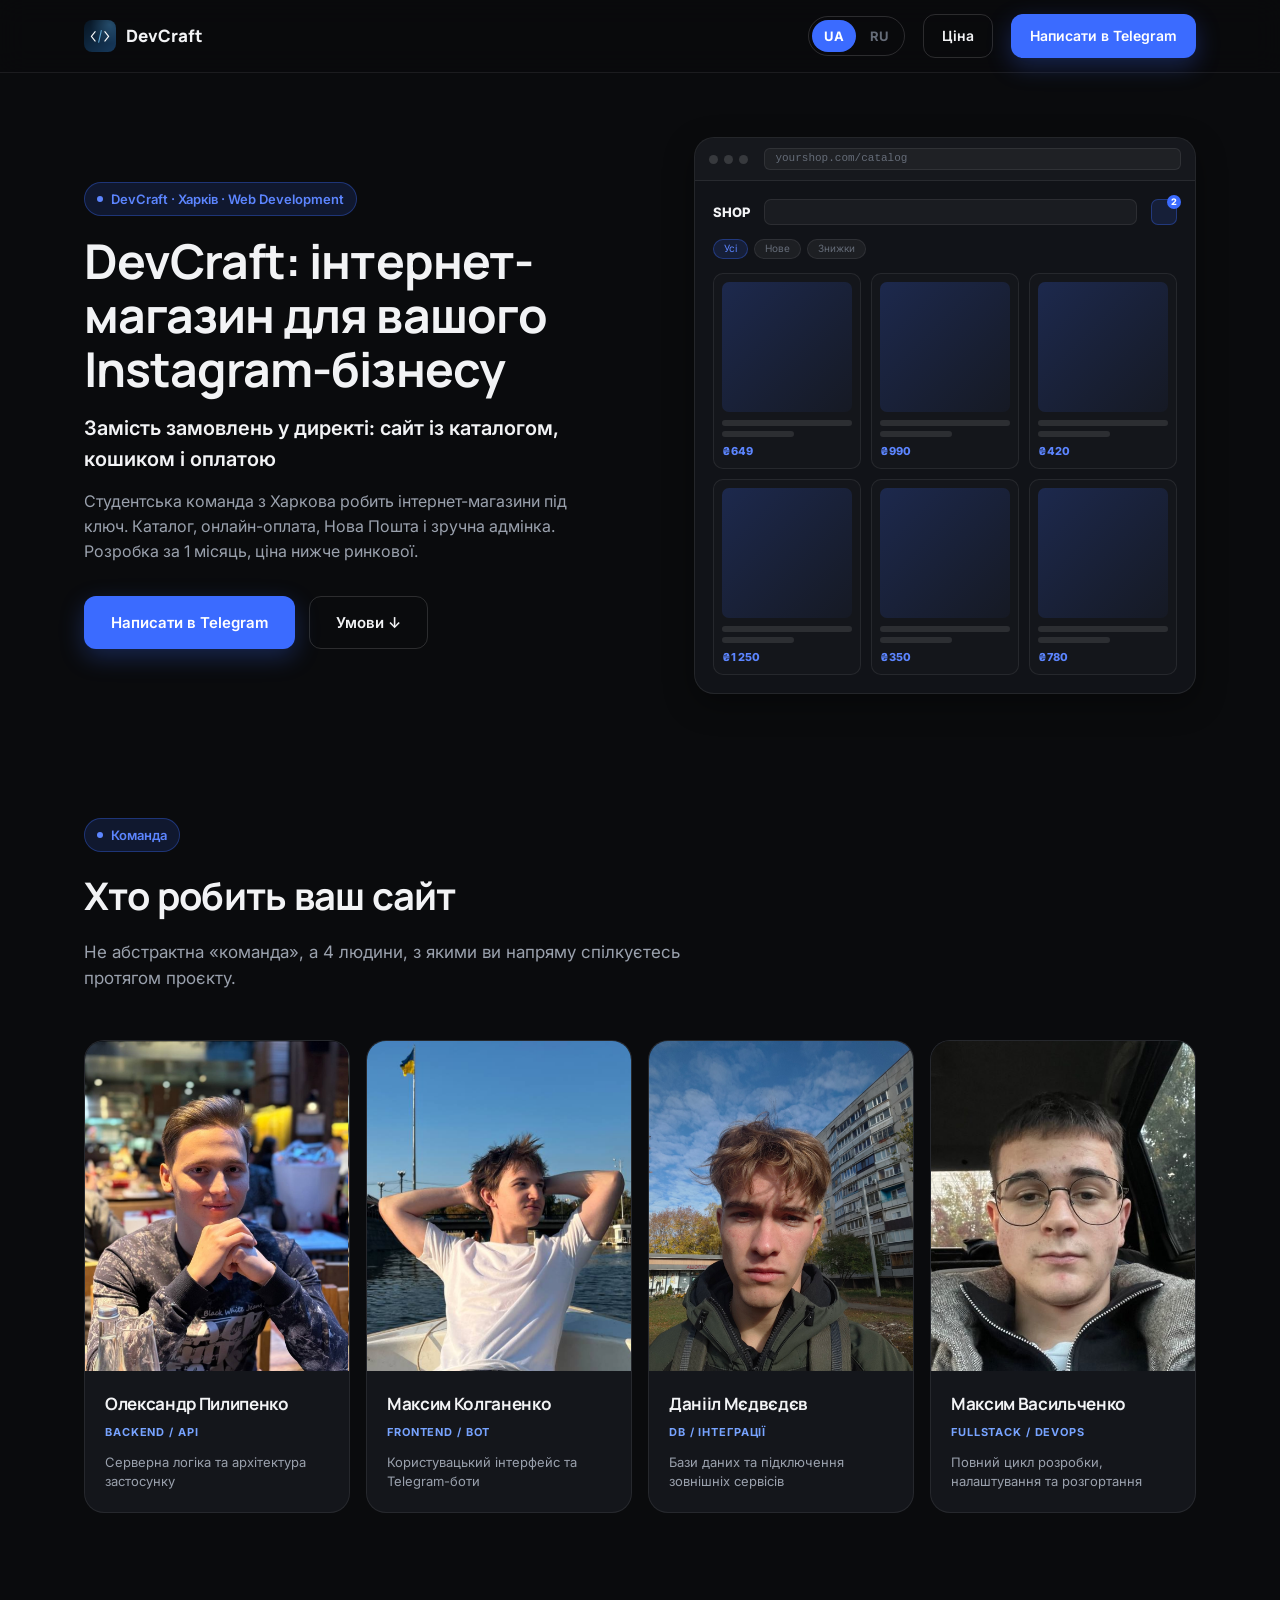
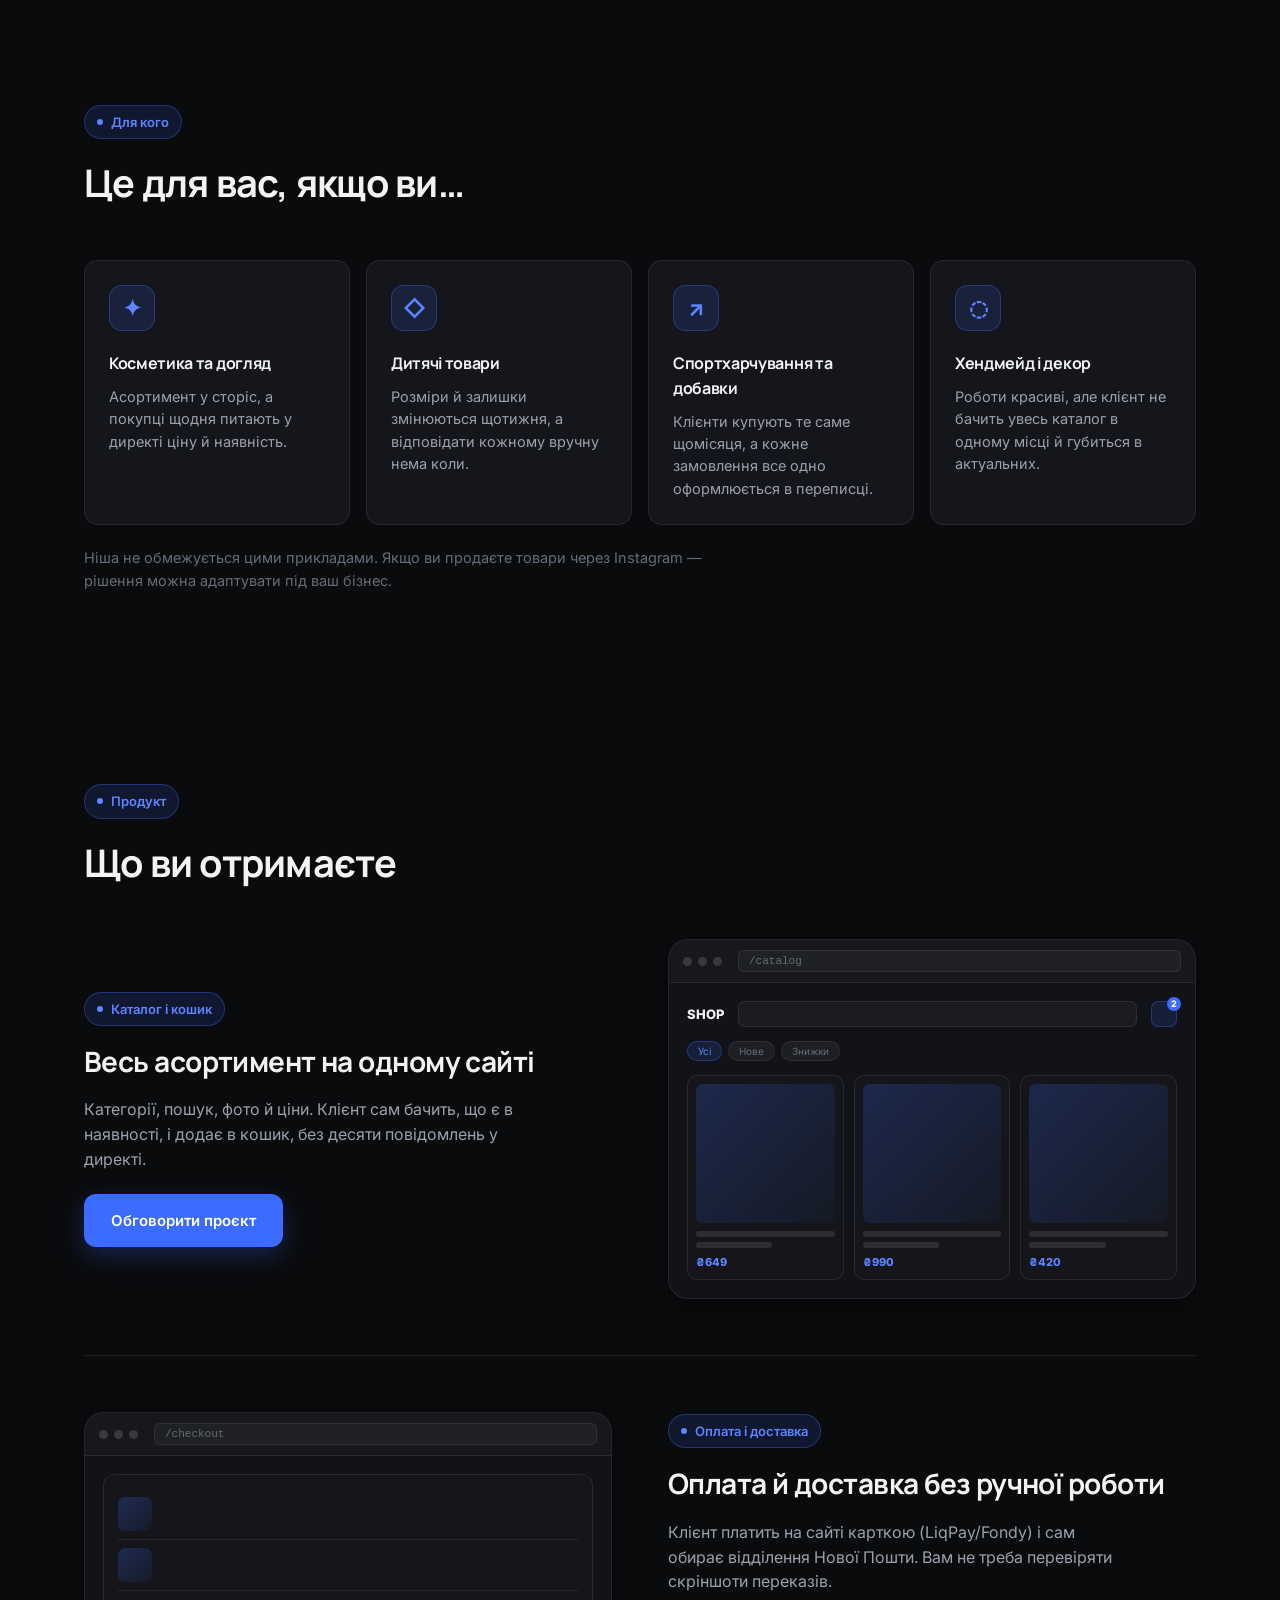
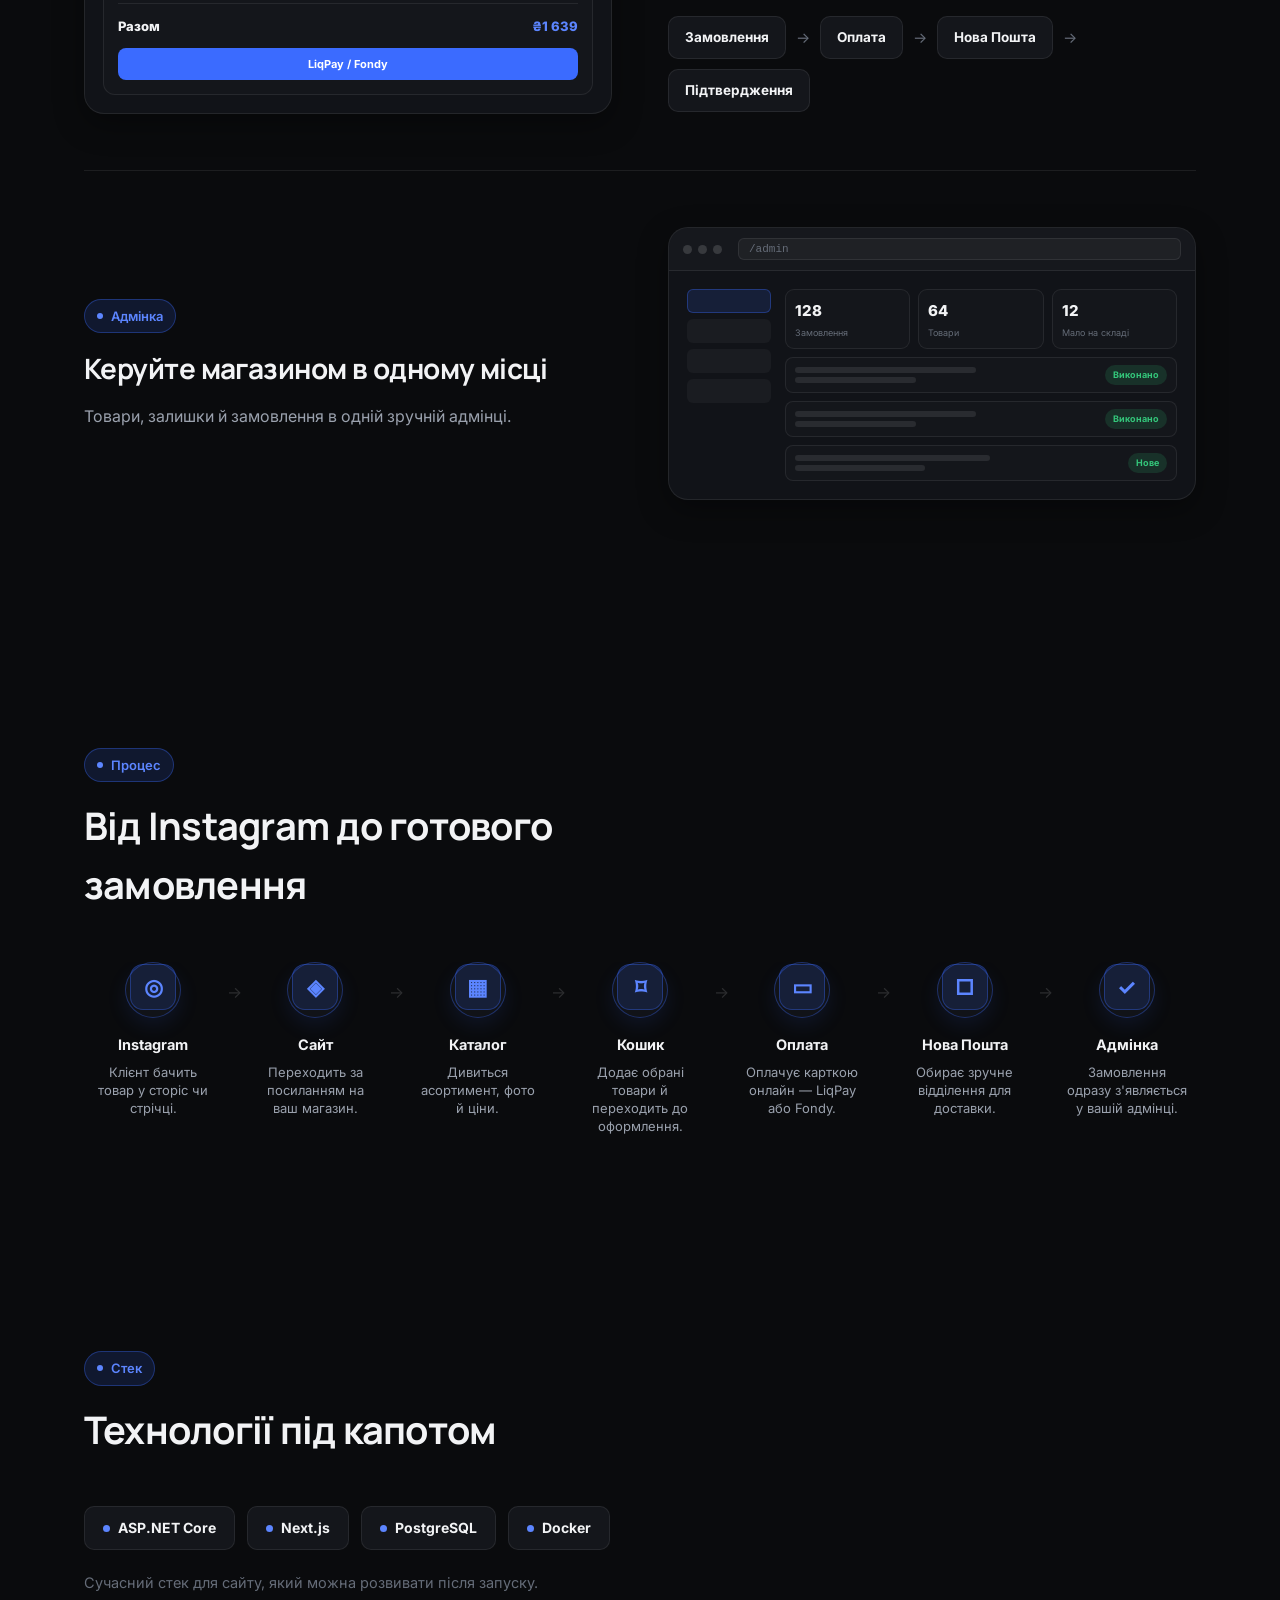
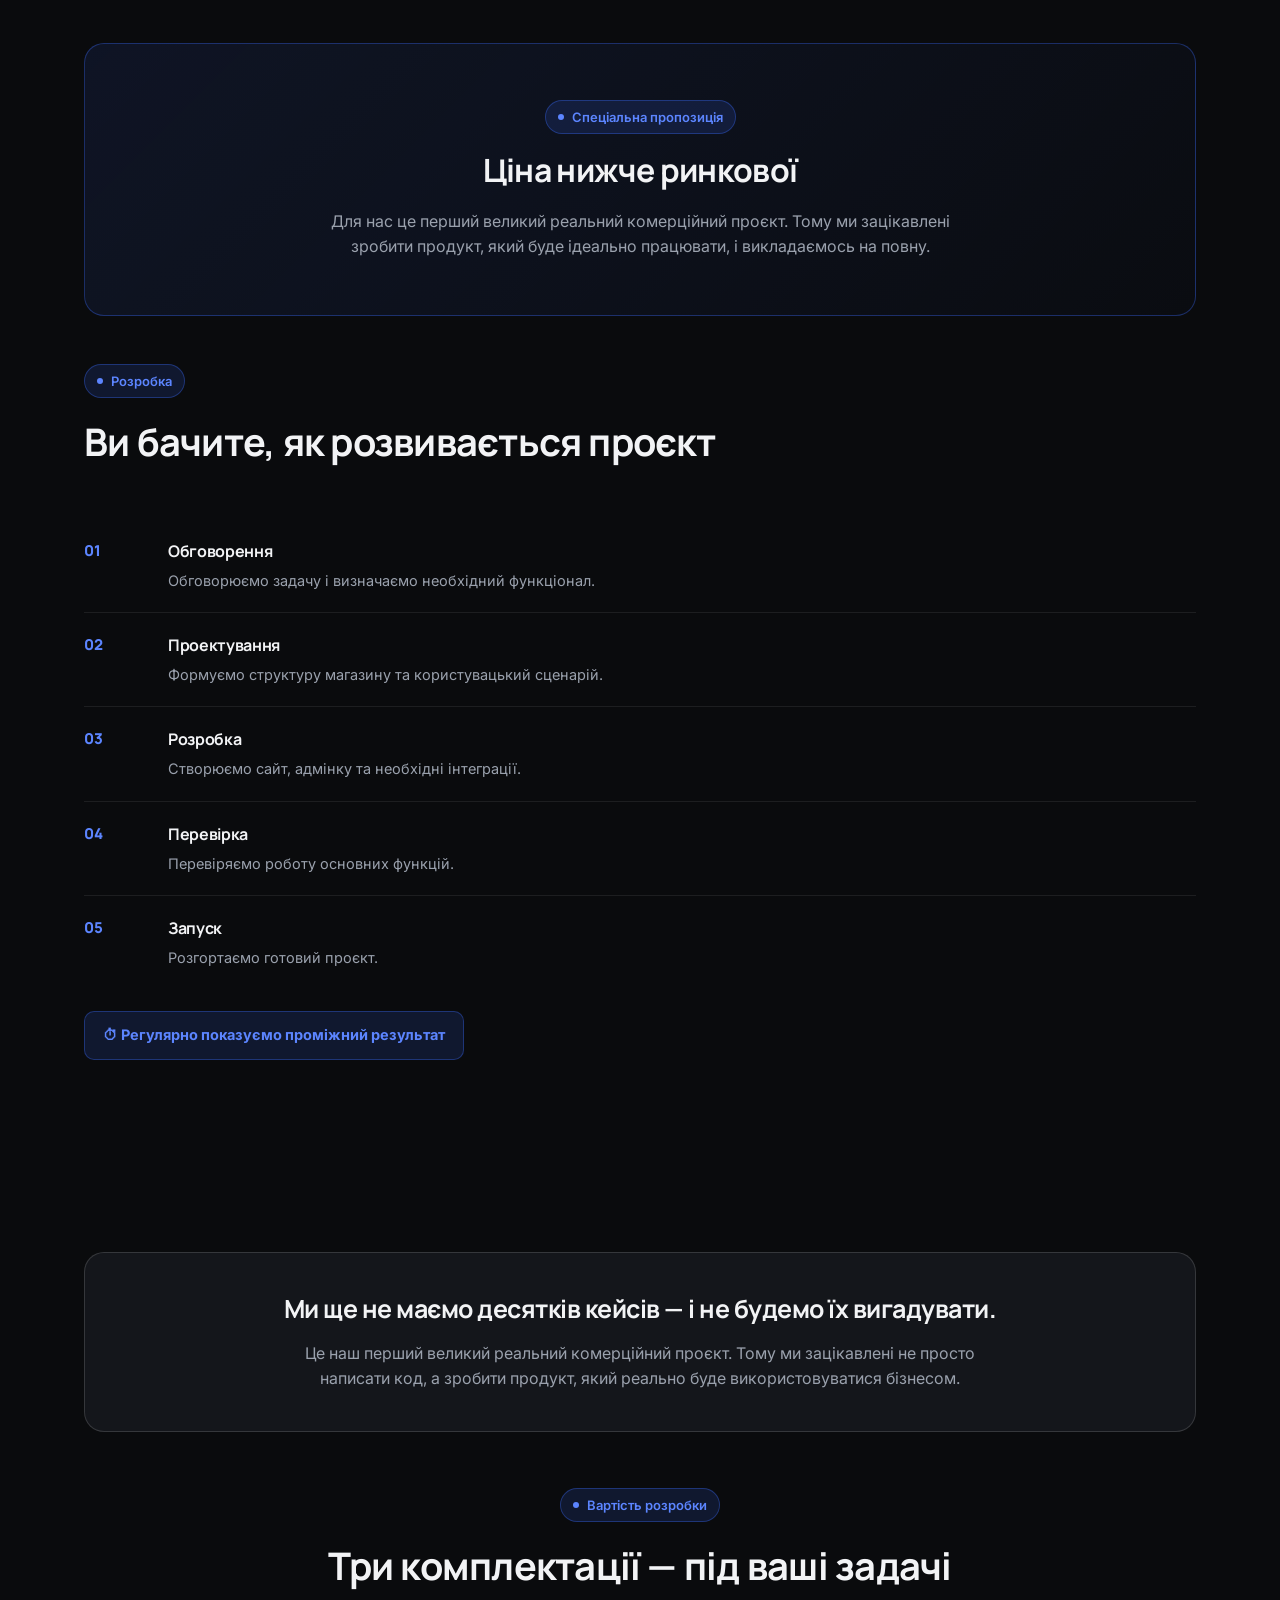
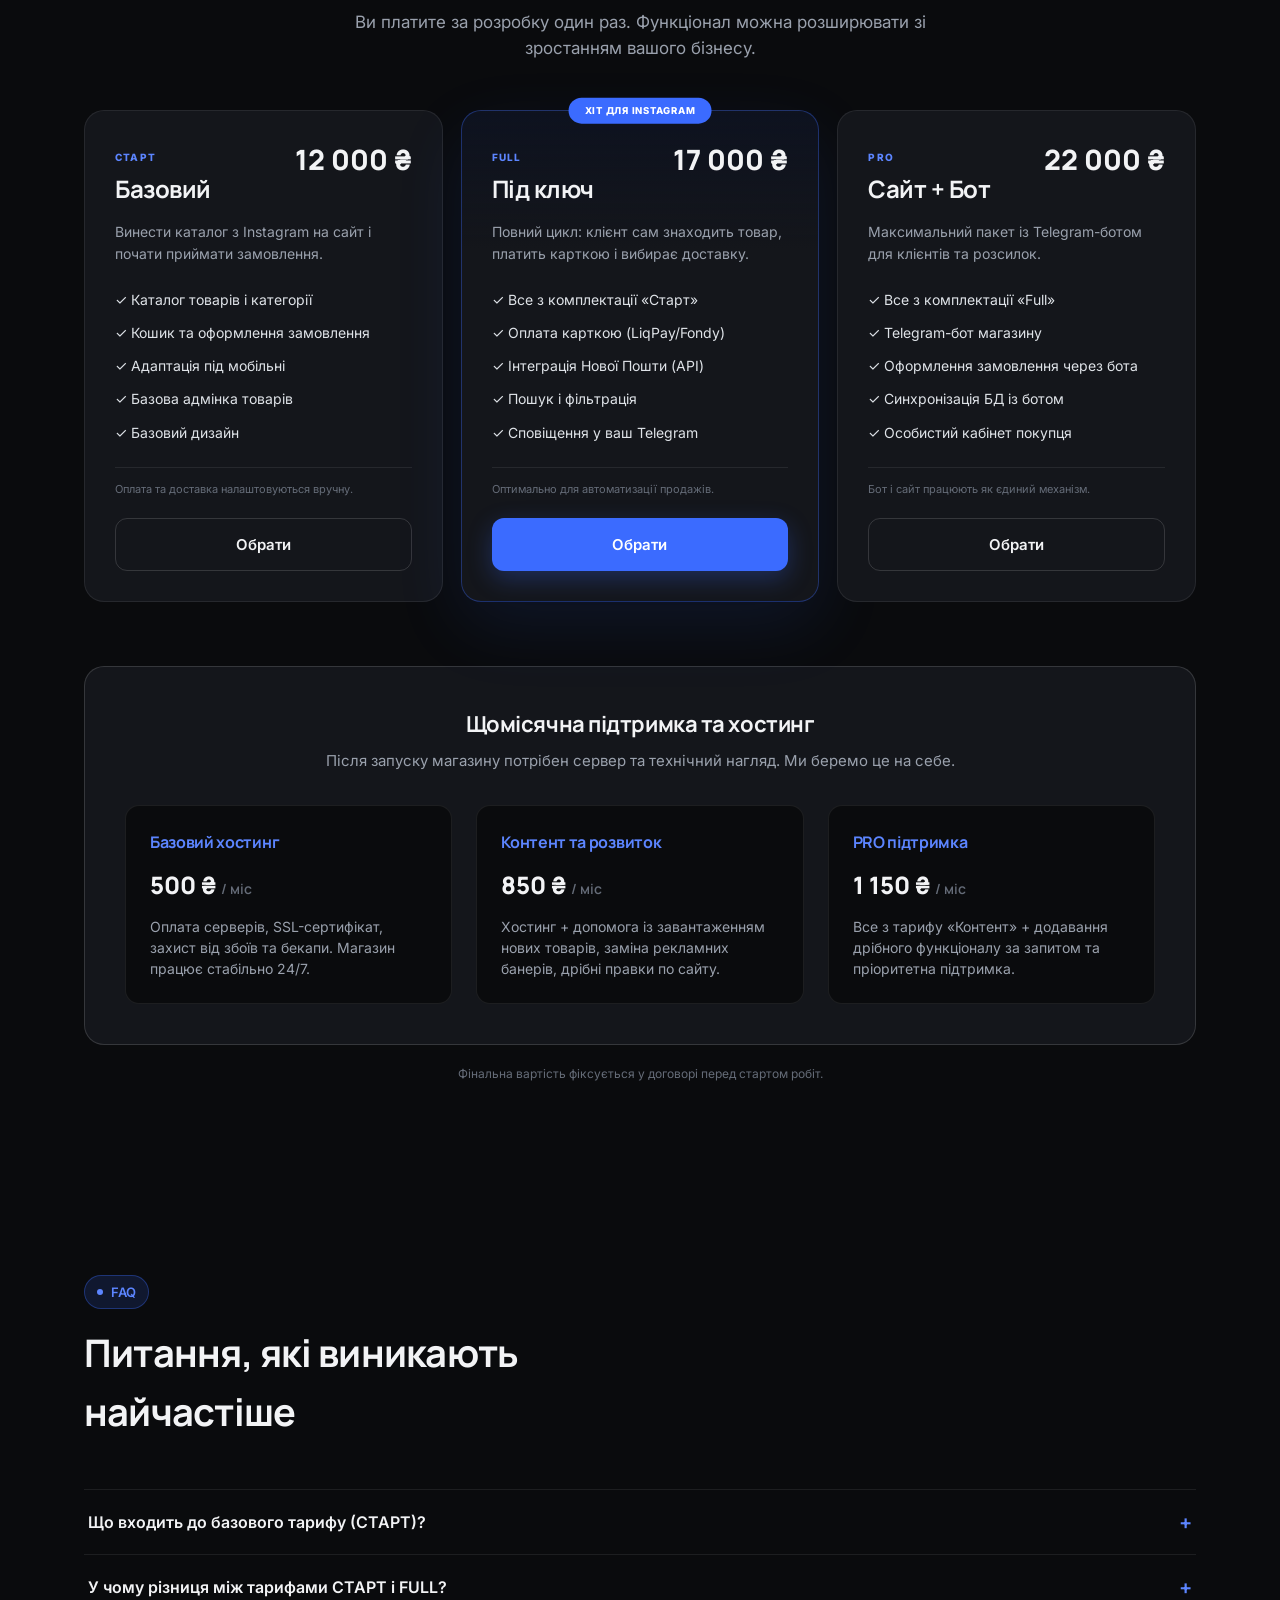
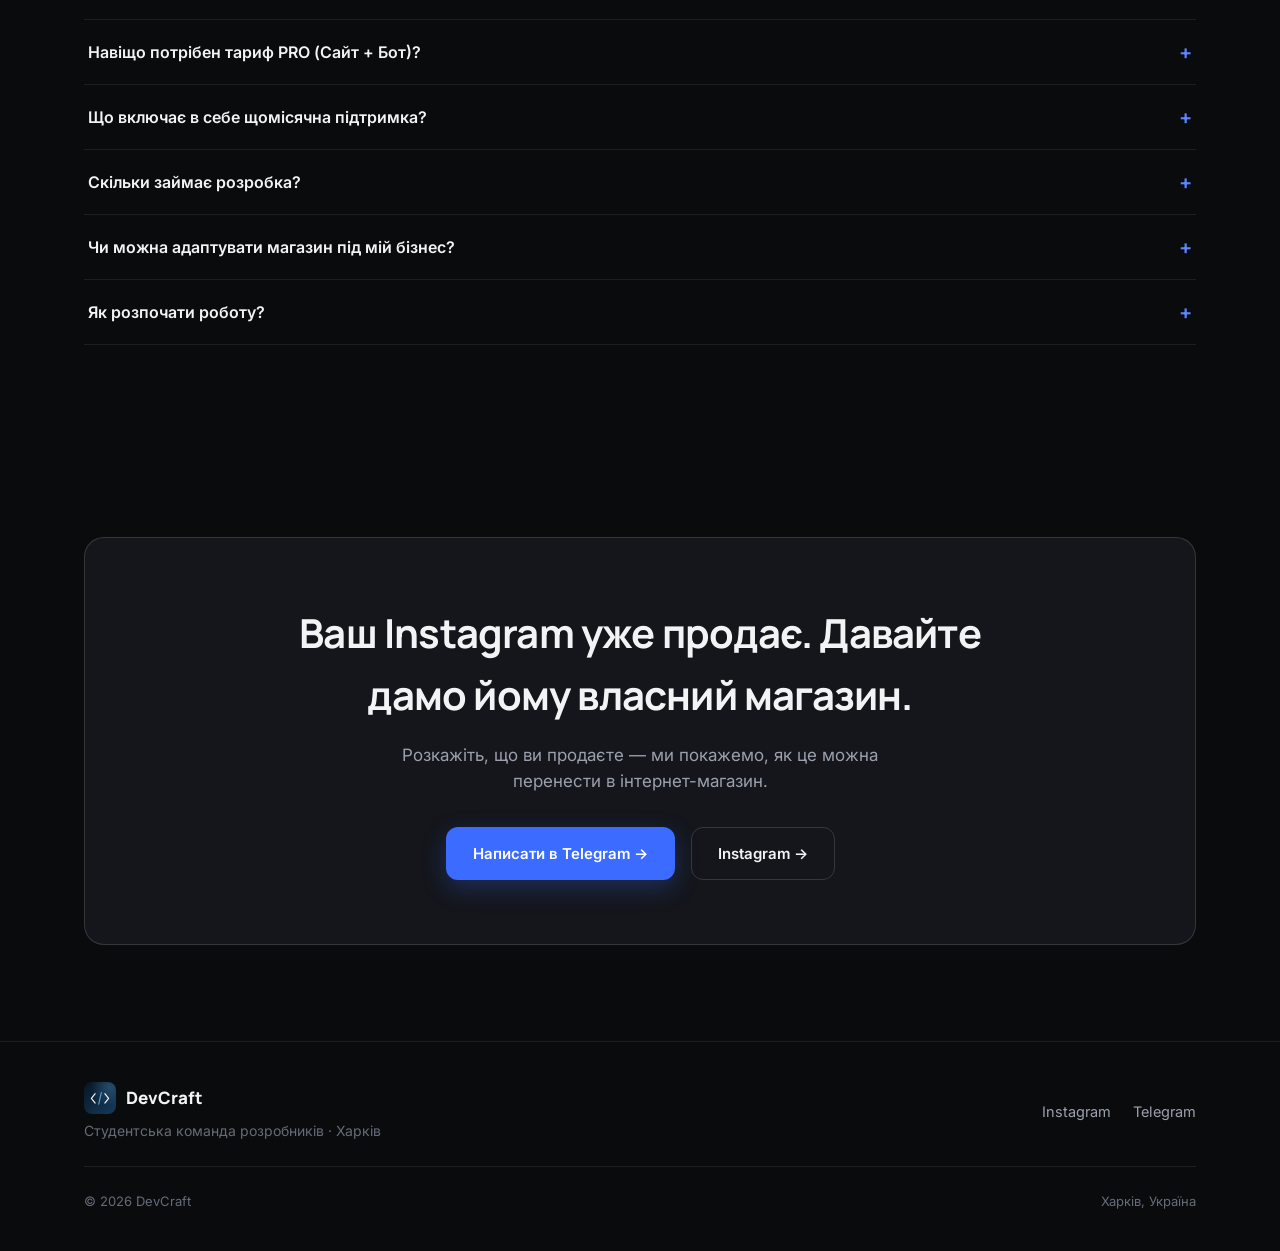
==== ua.html @ b4ba73b9 "Initial commit: DevCraft landing page" ====
<!DOCTYPE html>
<html lang="uk">
<head>
<meta charset="UTF-8">
<meta name="viewport" content="width=device-width, initial-scale=1">
<title>DevCraft — інтернет-магазин для вашого Instagram-бізнесу</title>
<meta name="description" content="Студентська команда з Харкова робить інтернет-магазини під ключ: каталог, оплата, Нова Пошта, адмінка. Розробка за 1 місяць.">
<link rel="icon" href="assets/logo.jpg">
<link rel="preconnect" href="https://fonts.googleapis.com">
<link rel="preconnect" href="https://fonts.gstatic.com" crossorigin>
<link href="https://fonts.googleapis.com/css2?family=Inter:wght@400;500;600;700;800&family=Manrope:wght@600;700;800&display=swap" rel="stylesheet">
<link rel="stylesheet" href="style.css">
</head>
<body>

<header class="site">
  <div class="wrap">
    <a href="#top" class="logo"><img src="assets/logo.jpg" alt="DevCraft" class="logo-img"> DevCraft</a>
    <div class="header-actions">
      <div class="lang-switch">
        <a href="ua.html" class="active">UA</a>
        <a href="ru.html" class="">RU</a>
      </div>
      <a href="#price" class="btn btn-ghost">Ціна</a>
      <a href="https://t.me/gryftd" target="_blank" rel="noopener" class="btn btn-primary">Написати в Telegram</a>
    </div>
  </div>
</header>

<main id="top">

  <!-- HERO -->
  <section class="hero">
    <div class="wrap hero-grid">
      <div>
        <span class="eyebrow"><span class="dot"></span>DevCraft · Харків · Web Development</span>
        <h1>DevCraft: інтернет-магазин для вашого Instagram-бізнесу</h1>
        <p class="sub">Замість замовлень у директі: сайт із каталогом, кошиком і оплатою</p>
        <p class="desc">Студентська команда з Харкова робить інтернет-магазини під ключ. Каталог, онлайн-оплата, Нова Пошта і зручна адмінка. Розробка за 1 місяць, ціна нижче ринкової.</p>
        <div class="hero-cta">
          <a href="https://t.me/gryftd" target="_blank" rel="noopener" class="btn btn-primary">Написати в Telegram</a>
          <a href="#price" class="btn btn-ghost">Умови ↓</a>
        </div>
      </div>
      <div class="reveal">
        <div class="mock-browser">
          <div class="mock-topbar">
            <span class="mock-dot"></span><span class="mock-dot"></span><span class="mock-dot"></span>
            <div class="mock-urlbar">yourshop.com/catalog</div>
          </div>
          <div class="mock-body">
            <div class="mock-shop-head">
              <div class="mock-shop-logo">SHOP</div>
              <div class="mock-search"></div>
              <div class="mock-cart-icon"></div>
            </div>
            <div class="mock-chips">
              <div class="mock-chip on">Усі</div>
              <div class="mock-chip">Нове</div>
              <div class="mock-chip">Знижки</div>
            </div>
            <div class="mock-grid">
              <div class="mock-product"><div class="thumb"></div><div class="line"></div><div class="line short"></div><div class="price">₴649</div></div>
              <div class="mock-product"><div class="thumb"></div><div class="line"></div><div class="line short"></div><div class="price">₴990</div></div>
              <div class="mock-product"><div class="thumb"></div><div class="line"></div><div class="line short"></div><div class="price">₴420</div></div>
              <div class="mock-product"><div class="thumb"></div><div class="line"></div><div class="line short"></div><div class="price">₴1 250</div></div>
              <div class="mock-product"><div class="thumb"></div><div class="line"></div><div class="line short"></div><div class="price">₴350</div></div>
              <div class="mock-product"><div class="thumb"></div><div class="line"></div><div class="line short"></div><div class="price">₴780</div></div>
            </div>
          </div>
        </div>
      </div>
    </div>
  </section>

  <section id="about" class="team-section">
  <div class="wrap">
    <div class="section-head reveal">
      <span class="eyebrow"><span class="dot"></span>Команда</span>
      <h2>Хто робить ваш сайт</h2>
      <p>Не абстрактна «команда», а 4 людини, з якими ви напряму спілкуєтесь протягом проєкту.</p>
    </div>
    <div class="team-grid">
      <article class="person-card reveal">
        <div class="person-photo">
          <img src="assets/sasha.jpg" alt="Олександр Пилипенко" onerror="this.style.display='none';this.nextElementSibling.style.display='grid'">
          <span class="photo-fallback">ОП</span>
        </div>
        <div class="person-info">
          <h3>Олександр Пилипенко</h3>
          <span class="person-role">Backend / API</span>
          <p>Серверна логіка та архітектура застосунку</p>
        </div>
      </article>

      <article class="person-card reveal">
        <div class="person-photo">
          <img src="assets/kolganenko.jpg" alt="Максим Колганенко" onerror="this.style.display='none';this.nextElementSibling.style.display='grid'">
          <span class="photo-fallback">МК</span>
        </div>
        <div class="person-info">
          <h3>Максим Колганенко</h3>
          <span class="person-role">Frontend / Bot</span>
          <p>Користувацький інтерфейс та Telegram-боти</p>
        </div>
      </article>

      <article class="person-card reveal">
        <div class="person-photo">
          <img src="assets/danil.jpg" alt="Данііл Мєдвєдєв" onerror="this.style.display='none';this.nextElementSibling.style.display='grid'">
          <span class="photo-fallback">ДМ</span>
        </div>
        <div class="person-info">
          <h3>Данііл Мєдвєдєв</h3>
          <span class="person-role">DB / Інтеграції</span>
          <p>Бази даних та підключення зовнішніх сервісів</p>
        </div>
      </article>

      <article class="person-card reveal">
        <div class="person-photo">
          <img src="assets/vasylchenko.jpg" alt="Максим Васильченко" onerror="this.style.display='none';this.nextElementSibling.style.display='grid'">
          <span class="photo-fallback">МВ</span>
        </div>
        <div class="person-info">
          <h3>Максим Васильченко</h3>
          <span class="person-role">Fullstack / DevOps</span>
          <p>Повний цикл розробки, налаштування та розгортання</p>
        </div>
      </article>
    </div>
  </div>
</section>

  <!-- WHO IT'S FOR -->
  <section id="fit">
    <div class="wrap">
      <div class="section-head reveal">
        <span class="eyebrow"><span class="dot"></span>Для кого</span>
        <h2>Це для вас, якщо ви…</h2>
      </div>
      <div class="fit-grid">
        <div class="fit-card reveal"><div class="ico"><span class="vector-icon">✦</span></div><h3>Косметика та догляд</h3><p>Асортимент у сторіс, а покупці щодня питають у директі ціну й наявність.</p></div>
        <div class="fit-card reveal"><div class="ico"><span class="vector-icon">◇</span></div><h3>Дитячі товари</h3><p>Розміри й залишки змінюються щотижня, а відповідати кожному вручну нема коли.</p></div>
        <div class="fit-card reveal"><div class="ico"><span class="vector-icon">↗</span></div><h3>Спортхарчування та добавки</h3><p>Клієнти купують те саме щомісяця, а кожне замовлення все одно оформлюється в переписці.</p></div>
        <div class="fit-card reveal"><div class="ico"><span class="vector-icon">◌</span></div><h3>Хендмейд і декор</h3><p>Роботи красиві, але клієнт не бачить увесь каталог в одному місці й губиться в актуальних.</p></div>
      </div>
      <p class="fit-note reveal">Ніша не обмежується цими прикладами. Якщо ви продаєте товари через Instagram — рішення можна адаптувати під ваш бізнес.</p>
    </div>
  </section>

  <!-- WHAT CLIENT GETS -->
  <section id="offer">
    <div class="wrap">
      <div class="section-head reveal">
        <span class="eyebrow"><span class="dot"></span>Продукт</span>
        <h2>Що ви отримаєте</h2>
      </div>

      <div class="showcase reveal">
        <div class="showcase-text">
          <span class="eyebrow"><span class="dot"></span>Каталог і кошик</span>
          <h3>Весь асортимент на одному сайті</h3>
          <p>Категорії, пошук, фото й ціни. Клієнт сам бачить, що є в наявності, і додає в кошик, без десяти повідомлень у директі.</p>
          <a href="https://t.me/gryftd" target="_blank" rel="noopener" class="btn btn-primary">Обговорити проєкт</a>
        </div>
        <div class="showcase-visual">
          <div class="mock-browser">
            <div class="mock-topbar"><span class="mock-dot"></span><span class="mock-dot"></span><span class="mock-dot"></span><div class="mock-urlbar">/catalog</div></div>
            <div class="mock-body">
              <div class="mock-shop-head"><div class="mock-shop-logo">SHOP</div><div class="mock-search"></div><div class="mock-cart-icon"></div></div>
              <div class="mock-chips"><div class="mock-chip on">Усі</div><div class="mock-chip">Нове</div><div class="mock-chip">Знижки</div></div>
              <div class="mock-grid">
                <div class="mock-product"><div class="thumb"></div><div class="line"></div><div class="line short"></div><div class="price">₴649</div></div>
                <div class="mock-product"><div class="thumb"></div><div class="line"></div><div class="line short"></div><div class="price">₴990</div></div>
                <div class="mock-product"><div class="thumb"></div><div class="line"></div><div class="line short"></div><div class="price">₴420</div></div>
              </div>
            </div>
          </div>
        </div>
      </div>

      <div class="showcase reverse reveal">
        <div class="showcase-text">
          <span class="eyebrow"><span class="dot"></span>Оплата і доставка</span>
          <h3>Оплата й доставка без ручної роботи</h3>
          <p>Клієнт платить на сайті карткою (LiqPay/Fondy) і сам обирає відділення Нової Пошти. Вам не треба перевіряти скріншоти переказів.</p>
          <div class="chain" style="margin-top:22px;">
            <div class="chain-step">Замовлення</div><span class="chain-arrow">→</span>
            <div class="chain-step">Оплата</div><span class="chain-arrow">→</span>
            <div class="chain-step">Нова Пошта</div><span class="chain-arrow">→</span>
            <div class="chain-step">Підтвердження</div>
          </div>
        </div>
        <div class="showcase-visual">
          <div class="mock-browser">
            <div class="mock-topbar"><span class="mock-dot"></span><span class="mock-dot"></span><span class="mock-dot"></span><div class="mock-urlbar">/checkout</div></div>
            <div class="mock-body">
              <div class="mock-cart-panel">
                <div class="mock-cart-row"><div class="thumb"></div><div class="lines"><div class="line"></div><div class="line short"></div></div></div>
                <div class="mock-cart-row"><div class="thumb"></div><div class="lines"><div class="line"></div><div class="line short"></div></div></div>
                <div class="mock-cart-total"><span>Разом</span><span>₴1 639</span></div>
                <div class="mock-btn-full">LiqPay / Fondy</div>
              </div>
            </div>
          </div>
        </div>
      </div>

      <div class="showcase reveal">
        <div class="showcase-text">
          <span class="eyebrow"><span class="dot"></span>Адмінка</span>
          <h3>Керуйте магазином в одному місці</h3>
          <p>Товари, залишки й замовлення в одній зручній адмінці.</p>
        </div>
        <div class="showcase-visual">
          <div class="mock-browser">
            <div class="mock-topbar"><span class="mock-dot"></span><span class="mock-dot"></span><span class="mock-dot"></span><div class="mock-urlbar">/admin</div></div>
            <div class="mock-body">
              <div class="mock-admin">
                <div class="mock-admin-side">
                  <div class="mock-admin-item on"></div>
                  <div class="mock-admin-item"></div>
                  <div class="mock-admin-item"></div>
                  <div class="mock-admin-item"></div>
                </div>
                <div class="mock-admin-main">
                  <div class="mock-stat-row">
                    <div class="mock-stat"><div class="num">128</div><div class="lbl">Замовлення</div></div>
                    <div class="mock-stat"><div class="num">64</div><div class="lbl">Товари</div></div>
                    <div class="mock-stat"><div class="num">12</div><div class="lbl">Мало на складі</div></div>
                  </div>
                  <div class="mock-table-row"><div class="lines"><div class="mock-line-generic w60"></div><div class="mock-line-generic w40"></div></div><div class="mock-status">Виконано</div></div>
                  <div class="mock-table-row"><div class="lines"><div class="mock-line-generic w60"></div><div class="mock-line-generic w40"></div></div><div class="mock-status">Виконано</div></div>
                  <div class="mock-table-row"><div class="lines"><div class="mock-line-generic w60"></div><div class="mock-line-generic w40"></div></div><div class="mock-status">Нове</div></div>
                </div>
              </div>
            </div>
          </div>
        </div>
      </div>
    </div>
  </section>

  <!-- HOW IT WORKS -->
  <section id="how">
    <div class="wrap">
      <div class="section-head reveal">
        <span class="eyebrow"><span class="dot"></span>Процес</span>
        <h2>Від Instagram до готового замовлення</h2>
      </div>
      <div class="flow reveal">
        <div class="flow-step"><div class="circle"><span class="vector-icon">◎</span></div><div class="lbl">Instagram</div><div class="desc">Клієнт бачить товар у сторіс чи стрічці.</div></div>
        <div class="flow-connector">→</div>
        <div class="flow-step"><div class="circle"><span class="vector-icon">◈</span></div><div class="lbl">Сайт</div><div class="desc">Переходить за посиланням на ваш магазин.</div></div>
        <div class="flow-connector">→</div>
        <div class="flow-step"><div class="circle"><span class="vector-icon">▦</span></div><div class="lbl">Каталог</div><div class="desc">Дивиться асортимент, фото й ціни.</div></div>
        <div class="flow-connector">→</div>
        <div class="flow-step"><div class="circle"><span class="vector-icon">⌑</span></div><div class="lbl">Кошик</div><div class="desc">Додає обрані товари й переходить до оформлення.</div></div>
        <div class="flow-connector">→</div>
        <div class="flow-step"><div class="circle"><span class="vector-icon">▭</span></div><div class="lbl">Оплата</div><div class="desc">Оплачує карткою онлайн — LiqPay або Fondy.</div></div>
        <div class="flow-connector">→</div>
        <div class="flow-step"><div class="circle"><span class="vector-icon">□</span></div><div class="lbl">Нова Пошта</div><div class="desc">Обирає зручне відділення для доставки.</div></div>
        <div class="flow-connector">→</div>
        <div class="flow-step"><div class="circle"><span class="vector-icon">✓</span></div><div class="lbl">Адмінка</div><div class="desc">Замовлення одразу з'являється у вашій адмінці.</div></div>
      </div>
    </div>
  </section>

  <!-- TECH -->
  <section id="tech">
    <div class="wrap">
      <div class="section-head reveal">
        <span class="eyebrow"><span class="dot"></span>Стек</span>
        <h2>Технології під капотом</h2>
      </div>
      <div class="tech-chips reveal">
        <div class="tech-chip"><span class="dot"></span>ASP.NET Core</div>
        <div class="tech-chip"><span class="dot"></span>Next.js</div>
        <div class="tech-chip"><span class="dot"></span>PostgreSQL</div>
        <div class="tech-chip"><span class="dot"></span>Docker</div>
      </div>
      <p class="tech-note reveal">Сучасний стек для сайту, який можна розвивати після запуску.</p>
    </div>
  </section>

  <!-- PILOT -->
  <section id="pilot">
    <div class="wrap">
      <div class="pilot-block reveal">
        <span class="eyebrow"><span class="dot"></span>Спеціальна пропозиція</span>
        <h2>Ціна нижче ринкової</h2>
        <p>Для нас це перший великий реальний комерційний проєкт. Тому ми зацікавлені зробити продукт, який буде ідеально працювати, і викладаємось на повну.</p>
      </div>
    </div>
  </section>

  <!-- PROCESS TIMELINE -->
  <section id="process">
    <div class="wrap">
      <div class="section-head reveal">
        <span class="eyebrow"><span class="dot"></span>Розробка</span>
        <h2>Ви бачите, як розвивається проєкт</h2>
      </div>
      <div class="timeline reveal">
        <div class="tl-item"><div class="tl-num">01</div><div><h4>Обговорення</h4><p>Обговорюємо задачу і визначаємо необхідний функціонал.</p></div></div>
        <div class="tl-item"><div class="tl-num">02</div><div><h4>Проектування</h4><p>Формуємо структуру магазину та користувацький сценарій.</p></div></div>
        <div class="tl-item"><div class="tl-num">03</div><div><h4>Розробка</h4><p>Створюємо сайт, адмінку та необхідні інтеграції.</p></div></div>
        <div class="tl-item"><div class="tl-num">04</div><div><h4>Перевірка</h4><p>Перевіряємо роботу основних функцій.</p></div></div>
        <div class="tl-item"><div class="tl-num">05</div><div><h4>Запуск</h4><p>Розгортаємо готовий проєкт.</p></div></div>
      </div>
      <div class="tl-highlight reveal">⏱ Регулярно показуємо проміжний результат</div>
    </div>
  </section>

  <!-- HONEST PROMISE -->
  <section id="honest">
    <div class="wrap">
      <div class="honest-card reveal">
        <h3>Ми ще не маємо десятків кейсів — і не будемо їх вигадувати.</h3>
        <p>Це наш перший великий реальний комерційний проєкт. Тому ми зацікавлені не просто написати код, а зробити продукт, який реально буде використовуватися бізнесом.</p>
      </div>
    </div>
  </section>

  <section id="price" class="pricing-section">
    <div class="wrap">
      <div class="section-head reveal center">
        <span class="eyebrow"><span class="dot"></span>Вартість розробки</span>
        <h2>Три комплектації — під ваші задачі</h2>
        <p>Ви платите за розробку один раз. Функціонал можна розширювати зі зростанням вашого бізнесу.</p>
      </div>
      
      <div class="packages">
        <!-- Тариф 1: Разработка -->
        <article class="package reveal">
          <div class="package-head"><div><span class="package-label">СТАРТ</span><h3>Базовий</h3></div><strong>12 000 ₴</strong></div>
          <p class="package-desc">Винести каталог з Instagram на сайт і почати приймати замовлення.</p>
          <ul>
            <li>✓ Каталог товарів і категорії</li>
            <li>✓ Кошик та оформлення замовлення</li>
            <li>✓ Адаптація під мобільні</li>
            <li>✓ Базова адмінка товарів</li>
            <li>✓ Базовий дизайн</li>
          </ul>
          <div class="package-note">Оплата та доставка налаштовуються вручну.</div>
          <a href="https://t.me/gryftd" target="_blank" rel="noopener" class="btn btn-ghost btn-block">Обрати</a>
        </article>
  
        <!-- Тариф 2: Разработка -->
        <article class="package featured reveal">
          <div class="popular">ХІТ ДЛЯ INSTAGRAM</div>
          <div class="package-head"><div><span class="package-label">FULL</span><h3>Під ключ</h3></div><strong>17 000 ₴</strong></div>
          <p class="package-desc">Повний цикл: клієнт сам знаходить товар, платить карткою і вибирає доставку.</p>
          <ul>
            <li>✓ Все з комплектації «Старт»</li>
            <li>✓ Оплата карткою (LiqPay/Fondy)</li>
            <li>✓ Інтеграція Нової Пошти (API)</li>
            <li>✓ Пошук і фільтрація</li>
            <li>✓ Сповіщення у ваш Telegram</li>
          </ul>
          <div class="package-note">Оптимально для автоматизації продажів.</div>
          <a href="https://t.me/gryftd" target="_blank" rel="noopener" class="btn btn-primary btn-block">Обрати</a>
        </article>
  
        <!-- Тариф 3: Разработка -->
        <article class="package reveal">
          <div class="package-head"><div><span class="package-label">PRO</span><h3>Сайт + Бот</h3></div><strong>22 000 ₴</strong></div>
          <p class="package-desc">Максимальний пакет із Telegram-ботом для клієнтів та розсилок.</p>
          <ul>
            <li>✓ Все з комплектації «Full»</li>
            <li>✓ Telegram-бот магазину</li>
            <li>✓ Оформлення замовлення через бота</li>
            <li>✓ Синхронізація БД із ботом</li>
            <li>✓ Особистий кабінет покупця</li>
          </ul>
          <div class="package-note">Бот і сайт працюють як єдиний механізм.</div>
          <a href="https://t.me/gryftd" target="_blank" rel="noopener" class="btn btn-ghost btn-block">Обрати</a>
        </article>
      </div>
  
      <!-- Блок ежемесячного обслуживания (теперь 3 тарифа) -->
      <div class="monthly-retainer reveal">
        <div class="monthly-head">
          <h3>Щомісячна підтримка та хостинг</h3>
          <p>Після запуску магазину потрібен сервер та технічний нагляд. Ми беремо це на себе.</p>
        </div>
        <div class="monthly-grid">
          <div class="monthly-card">
            <h4>Базовий хостинг</h4>
            <div class="monthly-price">500 ₴ <span>/ міс</span></div>
            <p>Оплата серверів, SSL-сертифікат, захист від збоїв та бекапи. Магазин працює стабільно 24/7.</p>
          </div>
          <div class="monthly-card">
            <h4>Контент та розвиток</h4>
            <div class="monthly-price">850 ₴ <span>/ міс</span></div>
            <p>Хостинг + допомога із завантаженням нових товарів, заміна рекламних банерів, дрібні правки по сайту.</p>
          </div>
          <div class="monthly-card">
            <h4>PRO підтримка</h4>
            <div class="monthly-price">1 150 ₴ <span>/ міс</span></div>
            <p>Все з тарифу «Контент» + додавання дрібного функціоналу за запитом та пріоритетна підтримка.</p>
          </div>
        </div>
      </div>
  
      <div class="price-foot reveal">Фінальна вартість фіксується у договорі перед стартом робіт.</div>
    </div>
  </section>

  <!-- FAQ с подробным описанием услуг -->
  <section id="faq">
    <div class="wrap">
      <div class="section-head reveal">
        <span class="eyebrow"><span class="dot"></span>FAQ</span>
        <h2>Питання, які виникають найчастіше</h2>
      </div>
      <div class="reveal">
        <div class="faq-item">
          <button class="faq-q"><span>Що входить до базового тарифу (СТАРТ)?</span><span class="plus">+</span></button>
          <div class="faq-a"><div class="faq-a-inner">Це стартовий варіант за 12 000 грн. Ви отримуєте повноцінний сайт: каталог товарів, кошик, адаптивний дизайн для смартфонів та зручну адмін-панель. Оплата та розрахунок вартості доставки здійснюються вручну (клієнт переказує гроші на картку).</div></div>
        </div>
        <div class="faq-item">
          <button class="faq-q"><span>У чому різниця між тарифами СТАРТ і FULL?</span><span class="plus">+</span></button>
          <div class="faq-a"><div class="faq-a-inner">Тариф FULL (17 000 грн) повністю автоматизує ваші продажі. До нього включена онлайн-оплата карткою (LiqPay, Fondy) та автоматична інтеграція Нової Пошти (вибір відділення, розрахунок). Вам залишиться лише спакувати товар та відправити його, отримавши сповіщення у Telegram.</div></div>
        </div>
        <div class="faq-item">
          <button class="faq-q"><span>Навіщо потрібен тариф PRO (Сайт + Бот)?</span><span class="plus">+</span></button>
          <div class="faq-a"><div class="faq-a-inner">У тарифі PRO (22 000 грн) ви отримуєте не лише сайт, а й повноцінного Telegram-бота. Сайт і бот працюють як єдиний механізм зі спільною базою товарів і замовлень. Клієнти зможуть купувати ваші товари прямо у месенджері.</div></div>
        </div>
        <div class="faq-item">
          <button class="faq-q"><span>Що включає в себе щомісячна підтримка?</span><span class="plus">+</span></button>
          <div class="faq-a"><div class="faq-a-inner">Сайту потрібно десь працювати. Базовий тариф підтримки (500 грн/міс) включає оренду потужного сервера, захист від збоїв та бекапи. У тарифах за 850 і 1150 грн ми додатково допомагаємо вам наповнювати сайт, змінювати банери та вносити доопрацювання.</div></div>
        </div>
        <div class="faq-item">
          <button class="faq-q"><span>Скільки займає розробка?</span><span class="plus">+</span></button>
          <div class="faq-a"><div class="faq-a-inner">Ми запускаємо готовий інтернет-магазин орієнтовно за 1 місяць. Термін може трохи змінюватися залежно від швидкості погодження дизайну.</div></div>
        </div>
        <div class="faq-item">
          <button class="faq-q"><span>Чи можна адаптувати магазин під мій бізнес?</span><span class="plus">+</span></button>
          <div class="faq-a"><div class="faq-a-inner">Так. Каталог, категорії, логіка кошика та зовнішній вигляд повністю адаптуються під вашу нішу — будь то косметика, одяг чи хендмейд.</div></div>
        </div>
        <div class="faq-item">
          <button class="faq-q"><span>Як розпочати роботу?</span><span class="plus">+</span></button>
          <div class="faq-a"><div class="faq-a-inner">Напишіть нам у Telegram. Розкажіть, що ви продаєте і як зараз приймаєте замовлення. Ми проаналізуємо ваш бізнес і підберемо оптимальний формат магазину.</div></div>
        </div>
      </div>
    </div>
  </section>

  <!-- FINAL CTA -->
  <section id="contact">
    <div class="wrap">
      <div class="final-cta reveal">
        <h2>Ваш Instagram уже продає. Давайте дамо йому власний магазин.</h2>
        <p>Розкажіть, що ви продаєте — ми покажемо, як це можна перенести в інтернет-магазин.</p>
        <div class="cta-actions">
          <a href="https://t.me/gryftd" target="_blank" rel="noopener" class="btn btn-primary">Написати в Telegram →</a>
          <a href="https://www.instagram.com/medve._dev/?hl=uk" target="_blank" rel="noopener" class="btn btn-ghost">Instagram →</a>
        </div>
      </div>
    </div>
  </section>

</main>

<footer class="site">
  <div class="wrap">
    <div class="footer-grid">
      <div>
        <div class="logo"><img src="assets/logo.jpg" alt="DevCraft" class="logo-img"> DevCraft</div>
        <div class="footer-tag">Студентська команда розробників · Харків</div>
      </div>
      <div class="footer-links">
        <a href="https://www.instagram.com/medve._dev/?hl=uk" target="_blank" rel="noopener">Instagram</a>
        <a href="https://t.me/gryftd" target="_blank" rel="noopener">Telegram</a>
      </div>
    </div>
    <div class="footer-bottom">
      <span>© 2026 DevCraft</span>
      <span>Харків, Україна</span>
    </div>
  </div>
</footer>

<div class="mobile-sticky">
  <a href="https://t.me/gryftd" target="_blank" rel="noopener" class="btn btn-primary btn-block">Написати в Telegram</a>
</div>

<script src="script.js"></script>
</body>
</html>
---- style.css ----
/* ============================================================
   DevCraft — shared stylesheet
   Dark, technical, blue-accent. Inter (body) + Manrope (display).
   ============================================================ */

:root{
  --bg: #0a0b0d;
  --bg-raised: #111318;
  --card: #14161b;
  --card-hover: #181b21;
  --border: rgba(255,255,255,0.08);
  --border-strong: rgba(255,255,255,0.14);
  --text: #f2f3f5;
  --text-dim: #9aa1ad;
  --text-faint: #656c78;
  --accent: #3b6bff;
  --accent-bright: #5c85ff;
  --accent-dim: rgba(59,107,255,0.14);
  --accent-line: rgba(59,107,255,0.35);
  --green: #34c77b;
  --radius-sm: 10px;
  --radius-md: 14px;
  --radius-lg: 20px;
  --maxw: 1160px;
  --shadow: 0 10px 30px rgba(0,0,0,0.35);
}

*{ box-sizing: border-box; }
html{ scroll-behavior: smooth; -webkit-text-size-adjust: 100%; }

body{
  margin:0;
  background: var(--bg);
  color: var(--text);
  font-family: "Inter", -apple-system, BlinkMacSystemFont, "Segoe UI", sans-serif;
  font-size: 16px;
  line-height: 1.55;
  -webkit-font-smoothing: antialiased;
  overflow-x: hidden;
}

.display{ font-family: "Manrope", "Inter", sans-serif; }

h1,h2,h3,h4{ margin:0; font-family:"Manrope","Inter",sans-serif; font-weight:700; letter-spacing:-0.02em; color:var(--text); }
p{ margin:0; }
a{ color:inherit; text-decoration:none; }
img{ max-width:100%; display:block; }
button{ font-family:inherit; cursor:pointer; }

.wrap{ max-width: var(--maxw); margin: 0 auto; padding: 0 24px; }
section{ padding: 96px 0; position:relative; }
@media (max-width:760px){ section{ padding: 56px 0; } }

.eyebrow{
  display:inline-flex; align-items:center; gap:8px;
  font-size: 13px; color: var(--accent-bright);
  background: var(--accent-dim);
  border: 1px solid var(--accent-line);
  padding: 6px 12px;
  border-radius: 999px;
  font-weight: 600;
}
.eyebrow .dot{ width:6px; height:6px; border-radius:50%; background:var(--accent-bright); }

.section-head{ max-width: 640px; margin-bottom: 48px; }
.section-head h2{ font-size: clamp(28px, 4vw, 38px); margin-top: 14px; }
.section-head p{ color: var(--text-dim); margin-top: 14px; font-size: 17px; }
.section-head.center {
  margin-left: auto;
  margin-right: auto;
  text-align: center;
  max-width: 760px;
}
.section-head.center p {
  max-width: 620px;
  margin-left: auto;
  margin-right: auto;
}

/* Buttons */
.btn{
  display:inline-flex; align-items:center; justify-content:center; gap:8px;
  padding: 14px 26px;
  border-radius: 12px;
  font-weight: 600;
  font-size: 15px;
  border: 1px solid transparent;
  transition: transform .18s ease, background .18s ease, border-color .18s ease, box-shadow .18s ease;
  white-space: nowrap;
}
.btn-primary{
  background: var(--accent);
  color: #fff;
  box-shadow: 0 8px 24px rgba(59,107,255,0.28);
}
.btn-primary:hover{ background: var(--accent-bright); transform: translateY(-1px); }
.btn-ghost{
  background: transparent;
  border-color: var(--border-strong);
  color: var(--text);
}
.btn-ghost:hover{ border-color: var(--accent-line); background: rgba(255,255,255,0.03); }
.btn-block{ width:100%; }

/* Header & Logo Image */
header.site{
  position: sticky; top:0; z-index: 50;
  backdrop-filter: blur(14px);
  background: rgba(10,11,13,0.72);
  border-bottom: 1px solid var(--border);
}
header.site .wrap{
  height: 72px; display:flex; align-items:center; justify-content:space-between;
}
.logo {
  display: flex;
  align-items: center;
  gap: 10px;
  font-weight: 800;
  font-size: 17px;
  font-family: "Manrope", sans-serif;
}
.logo-img {
  width: 32px;
  height: 32px;
  border-radius: 8px;
  object-fit: cover;
}

.header-actions{ display:flex; align-items:center; gap:18px; }
.lang-switch{ display:flex; align-items:center; gap:2px; border:1px solid var(--border-strong); border-radius:999px; padding:3px; }
.lang-switch a{ padding:6px 12px; border-radius:999px; font-size:13px; font-weight:700; color:var(--text-faint); }
.lang-switch a.active{ background:var(--accent); color:#fff; }
.header-actions .btn{ padding: 10px 18px; font-size:14px; }
.header-actions .btn-ghost{ display:none; }
@media (min-width: 640px){ .header-actions .btn-ghost{ display:inline-flex; } }

/* Hero */
.hero{ padding-top: 64px; padding-bottom: 64px; }
.hero-grid{ display:grid; grid-template-columns: 1.05fr 0.95fr; gap: 56px; align-items:center; }
@media (max-width: 980px){ .hero-grid{ grid-template-columns: 1fr; } }
.hero h1{ font-size: clamp(30px, 5vw, 48px); line-height:1.12; margin-top:18px; }
.hero .sub{ font-size: clamp(17px, 2.2vw, 20px); color: var(--text); font-weight:600; margin-top:18px; }
.hero .desc{ font-size: 16px; color: var(--text-dim); margin-top:14px; max-width: 520px; }
.hero-cta{ display:flex; gap:14px; margin-top:32px; flex-wrap:wrap; }

/* --- UI mockup (fake browser + shop UI) --- */
.mock-browser{
  background: var(--bg-raised);
  border: 1px solid var(--border);
  border-radius: var(--radius-lg);
  overflow: hidden;
  box-shadow: var(--shadow);
}
.mock-topbar{
  display:flex; align-items:center; gap:6px;
  padding: 10px 14px;
  border-bottom: 1px solid var(--border);
  background: rgba(255,255,255,0.02);
}
.mock-dot{ width:9px; height:9px; border-radius:50%; background: rgba(255,255,255,0.14); }
.mock-urlbar{
  margin-left:10px; flex:1;
  background: rgba(255,255,255,0.04);
  border:1px solid var(--border);
  border-radius: 6px;
  height: 22px;
  display:flex; align-items:center;
  padding: 0 10px;
  font-size: 11px;
  color: var(--text-faint);
  font-family: monospace;
}
.mock-body{ padding: 18px; }
.mock-shop-head{ display:flex; align-items:center; justify-content:space-between; margin-bottom:14px; }
.mock-shop-logo{ font-weight:800; font-size:13px; }
.mock-search{
  flex:1; margin: 0 14px; height: 26px; border-radius:7px;
  background: rgba(255,255,255,0.04); border:1px solid var(--border);
}
.mock-cart-icon{
  width:26px; height:26px; border-radius:7px; background: var(--accent-dim);
  border:1px solid var(--accent-line);
  position:relative; flex-shrink:0;
}
.mock-cart-icon::after{
  content:"2"; position:absolute; top:-5px; right:-5px;
  background: var(--accent); color:#fff; font-size:9px; font-weight:800;
  width:14px; height:14px; border-radius:50%; display:flex; align-items:center; justify-content:center;
}
.mock-chips{ display:flex; gap:6px; margin-bottom:14px; }
.mock-chip{ height:20px; padding:0 10px; border-radius:999px; background: rgba(255,255,255,0.05); border:1px solid var(--border); font-size:10px; color:var(--text-faint); display:flex; align-items:center; }
.mock-chip.on{ background: var(--accent-dim); border-color: var(--accent-line); color: var(--accent-bright); }
.mock-grid{ display:grid; grid-template-columns: repeat(3,1fr); gap:10px; }
.mock-product{ background: var(--card); border:1px solid var(--border); border-radius:10px; padding:8px; }
.mock-product .thumb{ aspect-ratio:1; border-radius:7px; background: linear-gradient(135deg, rgba(59,107,255,0.22), rgba(59,107,255,0.04)); margin-bottom:8px; }
.mock-product .line{ height:6px; border-radius:3px; background: rgba(255,255,255,0.10); margin-bottom:5px; }
.mock-product .line.short{ width:55%; }
.mock-product .price{ font-size:11px; font-weight:800; color: var(--accent-bright); margin-top:6px; }

.mock-cart-panel{ background: var(--card); border:1px solid var(--border); border-radius:12px; padding:14px; }
.mock-cart-row{ display:flex; align-items:center; gap:10px; padding:8px 0; border-bottom:1px solid var(--border); }
.mock-cart-row:last-of-type{ border-bottom:none; }
.mock-cart-row .thumb{ width:34px; height:34px; border-radius:7px; background: linear-gradient(135deg, rgba(59,107,255,0.25), rgba(59,107,255,0.05)); flex-shrink:0; }
.mock-cart-row .lines{ flex:1; }
.mock-cart-total{ display:flex; justify-content:space-between; align-items:center; margin-top:12px; padding-top:12px; border-top:1px solid var(--border); font-weight:800; font-size:13px; }
.mock-cart-total span:last-child{ color: var(--accent-bright); }
.mock-btn-full{ margin-top:12px; height:32px; border-radius:8px; background: var(--accent); display:flex; align-items:center; justify-content:center; color:#fff; font-size:11px; font-weight:700; }

.mock-admin{ display:grid; grid-template-columns: 84px 1fr; gap:14px; }
.mock-admin-side{ display:flex; flex-direction:column; gap:6px; }
.mock-admin-item{ height:24px; border-radius:6px; background: rgba(255,255,255,0.04); }
.mock-admin-item.on{ background: var(--accent-dim); border:1px solid var(--accent-line); }
.mock-admin-main{ display:flex; flex-direction:column; gap:8px; }
.mock-stat-row{ display:grid; grid-template-columns: repeat(3,1fr); gap:8px; }
.mock-stat{ background: var(--card); border:1px solid var(--border); border-radius:9px; padding:9px; }
.mock-stat .num{ font-size:15px; font-weight:800; }
.mock-stat .lbl{ font-size:9px; color:var(--text-faint); margin-top:3px; }
.mock-table-row{ display:flex; align-items:center; gap:8px; padding:7px 9px; background: var(--card); border:1px solid var(--border); border-radius:8px; }
.mock-table-row .lines{ flex:1; display:flex; flex-direction:column; gap:4px; }
.mock-status{ font-size:9px; font-weight:700; padding:3px 8px; border-radius:999px; background: rgba(52,199,123,0.15); color: var(--green); }
.mock-line-generic{ height:6px; border-radius:3px; background: rgba(255,255,255,0.09); }
.mock-line-generic.w60{ width:60%; }
.mock-line-generic.w40{ width:40%; }

@media (max-width: 520px){
  .mock-grid{ grid-template-columns: repeat(2,1fr); }
  .mock-admin{ grid-template-columns: 56px 1fr; }
}

/* TEAM */
.team-section{padding-top:60px}
.team-grid{display:grid;grid-template-columns:repeat(4,1fr);gap:16px}
.person-card{background:var(--card);border:1px solid var(--border);border-radius:var(--radius-lg);overflow:hidden;transition:transform .2s ease,border-color .2s ease,background .2s ease; height:100%; display:flex; flex-direction:column;}
.person-card:hover{transform:translateY(-4px);border-color:var(--accent-line);background:var(--card-hover)}
.person-photo{height:330px;background:radial-gradient(circle at 50% 35%,rgba(59,107,255,.28),rgba(20,22,27,.2) 62%),#11151b;position:relative;overflow:hidden;display:flex;align-items:flex-end;justify-content:center}
.person-photo img{width:100%;height:100%;object-fit:cover;object-position:center top;position:absolute;inset:0}
.photo-fallback{width:100px;height:100px;border-radius:50%;display:grid;place-items:center;background:linear-gradient(135deg,var(--accent),#1d398f);font:800 30px Manrope;color:white;margin-bottom:70px}
.person-info{padding:20px; flex:1; display:flex; flex-direction:column; align-items:flex-start;}
.person-info h3{font-size:17px}
.person-role{display:inline-block;color:#77a3ff;font-size:11px;text-transform:uppercase;letter-spacing:.08em;font-weight:700;margin-top:7px}
.person-info p{color:var(--text-dim);font-size:13px;margin-top:12px;line-height:1.5}

/* Fit cards */
.fit-grid{ display:grid; grid-template-columns: repeat(4, 1fr); gap:16px; }
.fit-card{ background: var(--card); border:1px solid var(--border); border-radius: var(--radius-md); padding: 24px; transition: border-color .2s ease, transform .2s ease, background .2s ease; display:flex; flex-direction:column; align-items:flex-start; height:100%; min-width:0;}
.fit-card:hover{ border-color: var(--accent-line); background: var(--card-hover); transform: translateY(-2px); }
.fit-card .ico{ font-size: 0; }
.fit-card h3{ font-size:16px; margin-top:14px; }
.fit-card p{ color: var(--text-dim); font-size: 14.5px; margin-top:10px; width:100%;}
.fit-note{ margin-top: 22px; color: var(--text-faint); font-size: 14.5px; max-width: 620px; }
.vector-icon{width:46px;height:46px;border-radius:13px;background:var(--accent-dim);border:1px solid var(--accent-line);display:grid;place-items:center;color:var(--accent-bright);font-size:22px;font-weight:700;margin-bottom:6px}

/* Showcase (alternating) */
.showcase{
  display:grid; grid-template-columns: 1fr 1fr; gap: 56px; align-items:center;
  padding: 56px 0; border-top: 1px solid var(--border);
}
.section-head + .showcase { border-top: none; padding-top: 0; }
.showcase.reverse .showcase-text{ order:2; }
.showcase.reverse .showcase-visual{ order:1; }
@media (max-width: 900px){
  .showcase{ grid-template-columns: 1fr; gap: 28px; padding: 40px 0; }
  .showcase.reverse .showcase-text{ order:1; }
  .showcase.reverse .showcase-visual{ order:2; }
}
.showcase-text h3{ font-size: clamp(22px,3vw,28px); margin-top:14px; }
.showcase-text p{ color: var(--text-dim); margin-top:14px; font-size:16px; max-width:460px; }
.showcase-text .btn{ margin-top: 22px; }

/* payment chain */
.chain{ display:flex; align-items:center; flex-wrap:wrap; gap:10px; }
.chain-step{ background: var(--card); border:1px solid var(--border); border-radius:10px; padding:10px 16px; font-size:13.5px; font-weight:700; }
.chain-arrow{ color: var(--text-faint); font-size:15px; }

/* how it works */
.flow {
  display: flex; align-items: flex-start; flex-wrap: nowrap; overflow-x: auto; 
  padding-bottom: 24px; gap: 0; scrollbar-width: thin; scrollbar-color: var(--accent-line) transparent;
  -webkit-overflow-scrolling: touch;
}
.flow::-webkit-scrollbar { height: 4px; }
.flow::-webkit-scrollbar-track { background: rgba(255,255,255,0.05); border-radius: 4px; }
.flow::-webkit-scrollbar-thumb { background: var(--accent-line); border-radius: 4px; }
.flow-step { display: flex; flex-direction: column; align-items: center; text-align: center; flex: 0 0 140px; }
@media (min-width: 1024px) {
  .flow { justify-content: center; overflow-x: hidden; }
  .flow-step { flex: 1; min-width: 110px; }
}
.flow-step .circle {
  width: 56px; height: 56px; border-radius: 50%; background: var(--bg-raised); border: 1px solid var(--accent-line);
  display: flex; align-items: center; justify-content: center; font-size: 20px; color: var(--accent-bright);
  box-shadow: 0 8px 20px rgba(59,107,255,0.1); transition: all 0.3s ease;
}
.flow-step:hover .circle { background: var(--accent-dim); border-color: var(--accent-bright); transform: translateY(-4px); }
.flow-step .lbl { margin-top: 16px; font-weight: 700; font-size: 14.5px; }
.flow-step .desc { margin-top: 6px; font-size: 13px; color: var(--text-dim); line-height: 1.4; padding: 0 8px; }
.flow-connector { display: flex; align-items: center; justify-content: center; color: var(--border-strong); font-size: 16px; padding-top: 18px; flex: 0 0 24px; }

/* tech chips */
.tech-chips{ display:flex; flex-wrap:wrap; gap:12px; }
.tech-chip{ padding: 10px 18px; border-radius: 10px; background: var(--card); border:1px solid var(--border); font-weight:700; font-size:14px; display:flex; align-items:center; gap:8px; }
.tech-chip .dot{ width:7px; height:7px; border-radius:50%; background: var(--accent-bright); }
.tech-note{ margin-top:22px; color: var(--text-faint); font-size:14.5px; }

/* pilot block */
.pilot-block{ background: linear-gradient(135deg, rgba(59,107,255,0.10), rgba(59,107,255,0.02)); border: 1px solid var(--accent-line); border-radius: var(--radius-lg); padding: 56px 32px; display: flex; flex-direction: column; align-items: center; text-align: center; }
@media (max-width:640px){ .pilot-block{ padding: 28px; } }
.pilot-block h2{ font-size: clamp(24px,3.4vw,32px); margin-top:12px; }
.pilot-block p{ color: var(--text-dim); margin-top:14px; font-size:16px; max-width: 640px; margin-left: auto; margin-right: auto; }

/* timeline */
.timeline{ display:flex; flex-direction:column; gap:0; }
.tl-item{ display:grid; grid-template-columns: 64px 1fr; gap:20px; padding: 20px 0; border-top:1px solid var(--border); }
.tl-item:first-child{ border-top:none; }
.tl-num{ font-family:"Manrope",sans-serif; font-weight:800; font-size:15px; color: var(--accent-bright); }
.tl-item h4{ font-size:16px; }
.tl-item p{ color: var(--text-dim); margin-top:6px; font-size:14.5px; }
.tl-highlight{ margin-top: 22px; display:inline-flex; align-items:center; gap:10px; background: var(--accent-dim); border:1px solid var(--accent-line); padding: 12px 18px; border-radius: 10px; font-weight:700; font-size:14.5px; color: var(--accent-bright); }

/* honest card */
.honest-card{ background: var(--card); border:1px solid var(--border-strong); border-radius: var(--radius-lg); padding: 40px; position:relative; text-align: center; display: flex; flex-direction: column; align-items: center; }
.honest-card h3{ font-size: clamp(20px,3vw,25px); line-height:1.3; }
.honest-card p{ color: var(--text-dim); margin-top:16px; font-size:16px; max-width:680px; margin-left: auto; margin-right: auto; }

/* PRICING */
.packages { display: grid; grid-template-columns: repeat(3, 1fr); gap: 18px; max-width: 1160px; margin: 0 auto; align-items: stretch; }
.package { 
  position:relative; background:var(--card); border:1px solid var(--border); border-radius:20px; padding:30px; display:flex; flex-direction:column; min-width:0; height:100%; min-height:0; overflow:visible; 
  transition: transform 0.3s ease, border-color 0.3s ease, box-shadow 0.3s ease, background 0.3s ease; 
}
.package:hover { transform: translateY(-6px); border-color: var(--accent-bright); box-shadow: 0 12px 40px rgba(59, 107, 255, 0.18); background: var(--card-hover); }

.package.featured { border-color:var(--accent-line); box-shadow:0 24px 70px rgba(59,107,255,.11); background:linear-gradient(180deg,rgba(59,107,255,.08),var(--card) 28%); }
.package.featured:hover { box-shadow: 0 16px 50px rgba(59, 107, 255, 0.28); }

.popular {
  position: absolute;
  top: 0;
  left: 50%;
  transform: translate(-50%, -50%);
  margin: 0;
  background: var(--accent);
  color: #fff;
  border-radius: 999px;
  padding: 6px 16px;
  font-size: 9.5px;
  font-weight: 800;
  letter-spacing: .08em;
  display: inline-block;
  white-space: nowrap;
  z-index: 10;
}

.package-head { display:grid; grid-template-columns:minmax(0,1fr) auto; align-items:start; column-gap:24px; padding-top:2px; }
.package-head > div { min-width:0; }
.package-head strong { font:800 28px Manrope; white-space:nowrap; line-height:1.15; text-align:right; }
.package-label { color:var(--accent-bright); font-size:10px; font-weight:800; letter-spacing:.12em; }
.package h3 { font-size:24px; margin-top:8px; overflow-wrap:anywhere; line-height:1.2; }
.package-desc { color:var(--text-dim); font-size:14px; margin-top:17px; width:100%; }
.package ul { list-style:none; padding:0; margin:25px 0 24px; display:flex; flex-direction:column; gap:13px; }
.package li { display:flex; align-items:flex-start; gap:10px; line-height:1.45; font-size:14px; color:#dfe3e8; }
.package li::first-letter { color:var(--accent-bright); }
.package-note { margin-top:auto; padding:14px 0 20px; color:var(--text-faint); font-size:11px; border-top:1px solid var(--border); width:100%; line-height:1.45; }
.price-foot { text-align:center; color:var(--text-faint); font-size:12px; margin-top:20px; width:100%; }

/* Стили для блока ежемесячного обслуживания */
.monthly-retainer { margin-top: 64px; background: var(--card); border: 1px solid var(--border-strong); border-radius: var(--radius-lg); padding: 40px; }
.monthly-head { text-align: center; margin-bottom: 32px; }
.monthly-head h3 { font-size: 22px; }
.monthly-head p { color: var(--text-dim); font-size: 15px; margin-top: 8px; }
.monthly-grid { display: grid; grid-template-columns: repeat(3, 1fr); gap: 24px; }
.monthly-card { background: var(--bg); border: 1px solid var(--border); border-radius: var(--radius-md); padding: 24px; }
.monthly-card h4 { font-size: 16px; color: var(--accent-bright); }
.monthly-price { font-family: "Manrope", sans-serif; font-size: 24px; font-weight: 800; margin: 12px 0; }
.monthly-price span { font-size: 14px; color: var(--text-faint); font-weight: 600; }
.monthly-card p { font-size: 14px; color: var(--text-dim); line-height: 1.5; }

/* Убираем пустоту между короткими секциями */
#tech { padding-bottom: 24px; }
#pilot { padding-top: 24px; padding-bottom: 24px; }
#process { padding-top: 24px; }
#honest { padding-bottom: 24px; }
.pricing-section { padding-top: 32px; }

/* FAQ */
.faq-item{ border-top:1px solid var(--border); }
.faq-item:last-child{ border-bottom:1px solid var(--border); }
.faq-q{ width:100%; text-align:left; background:none; border:none; color: var(--text); padding: 20px 4px; display:flex; align-items:center; justify-content:space-between; gap:16px; font-size:16px; font-weight:600; }
.faq-q .plus{ font-size:20px; color: var(--accent-bright); transition: transform .2s ease; flex-shrink:0; }
.faq-item.open .faq-q .plus{ transform: rotate(45deg); }
.faq-a{ max-height:0; overflow:hidden; transition: max-height .28s ease; }
.faq-a-inner{ padding: 0 4px 20px; color: var(--text-dim); font-size:15px; max-width: 700px; }

/* final CTA */
.final-cta{ text-align:center; background: var(--card); border:1px solid var(--border-strong); border-radius: var(--radius-lg); padding: 64px 32px; }
.final-cta h2{ font-size: clamp(26px,4.4vw,40px); max-width:760px; margin: 0 auto; }
.final-cta p{ color: var(--text-dim); margin-top:16px; font-size:17px; max-width:560px; margin-left:auto; margin-right:auto; }
.final-cta .cta-actions{ display:flex; gap:16px; justify-content:center; margin-top:32px; flex-wrap:wrap; }

/* footer */
footer.site{ border-top:1px solid var(--border); padding: 40px 0 100px; }
@media (min-width:640px){ footer.site{ padding-bottom:40px; } }
.footer-grid{ display:flex; align-items:center; justify-content:space-between; flex-wrap:wrap; gap:20px; }
.footer-links{ display:flex; gap:22px; font-size:14.5px; color: var(--text-dim); }
.footer-links a:hover{ color: var(--text); }
.footer-bottom{ margin-top:24px; padding-top:24px; border-top:1px solid var(--border); font-size:13px; color: var(--text-faint); display:flex; justify-content:space-between; flex-wrap:wrap; gap:10px; }
.footer-tag{ font-size:14px; color: var(--text-faint); margin-top:6px; }

/* mobile sticky cta */
.mobile-sticky{ position: fixed; bottom:0; left:0; right:0; z-index: 60; padding: 12px 16px calc(12px + env(safe-area-inset-bottom)); background: rgba(10,11,13,0.92); backdrop-filter: blur(14px); border-top: 1px solid var(--border); display:none; }
@media (max-width: 640px){ .mobile-sticky{ display:block; } footer.site{ padding-bottom: 96px; } }

/* reveal animation */
.reveal{ opacity:0; transform: translateY(16px); transition: opacity .5s ease, transform .5s ease; }
.reveal.in{ opacity:1; transform:none; }
@media (prefers-reduced-motion: reduce){ html{ scroll-behavior:auto; } .reveal{ opacity:1; transform:none; transition:none; } }

/* Responsive adjustments for layouts */
@media (max-width:980px){
  .team-grid{grid-template-columns:repeat(2,1fr)}
  .fit-grid{grid-template-columns:repeat(2,1fr)}
  .packages { grid-template-columns: 1fr 1fr; max-width: 760px; }
  .packages article:nth-child(3) { grid-column: span 2; } 
  .package.featured{order:-1}
  .monthly-grid { grid-template-columns: 1fr; }
}

@media (max-width:760px) {
  .wrap { padding-left:20px; padding-right:20px; }
  .section-head { margin-bottom:32px; }
  .package-head { column-gap:16px; }
}

@media (max-width:640px) {
  .packages { grid-template-columns: 1fr; }
  .packages article:nth-child(3) { grid-column: span 1; }
  .monthly-retainer { padding: 24px; }
}

@media (max-width:560px) {
  .team-grid{grid-template-columns:1fr 1fr;gap:10px}
  .fit-grid{grid-template-columns:1fr}
  .person-photo{height:230px}
  .person-info{padding:14px}
  .person-info h3{font-size:14px}
  .person-info p{font-size:11px}
  .person-role{font-size:9px}
  .photo-fallback{width:70px;height:70px;font-size:22px;margin-bottom:50px}
  .package{padding:22px}
  .package-head { grid-template-columns:1fr; row-gap:10px; display:block; }
  .package-head strong { text-align:left; font-size:25px; display:block; margin-top:10px; }
  .popular{position:static;display:inline-block;margin-bottom:16px; transform: none;}
  .package h3{font-size:21px}
}

/* ============================================================
   ФИКС ШАПКИ НА МОБИЛЬНЫХ УСТРОЙСТВАХ
   ============================================================ */
@media (max-width: 640px) {
  /* Скрываем кнопку в шапке, так как на телефонах уже есть нижняя липкая кнопка */
  .header-actions .btn-primary {
    display: none !important;
  }
  
  /* Делаем аккуратный отступ между логотипом и переключателем языков */
  .header-actions {
    gap: 12px !important;
  }
}
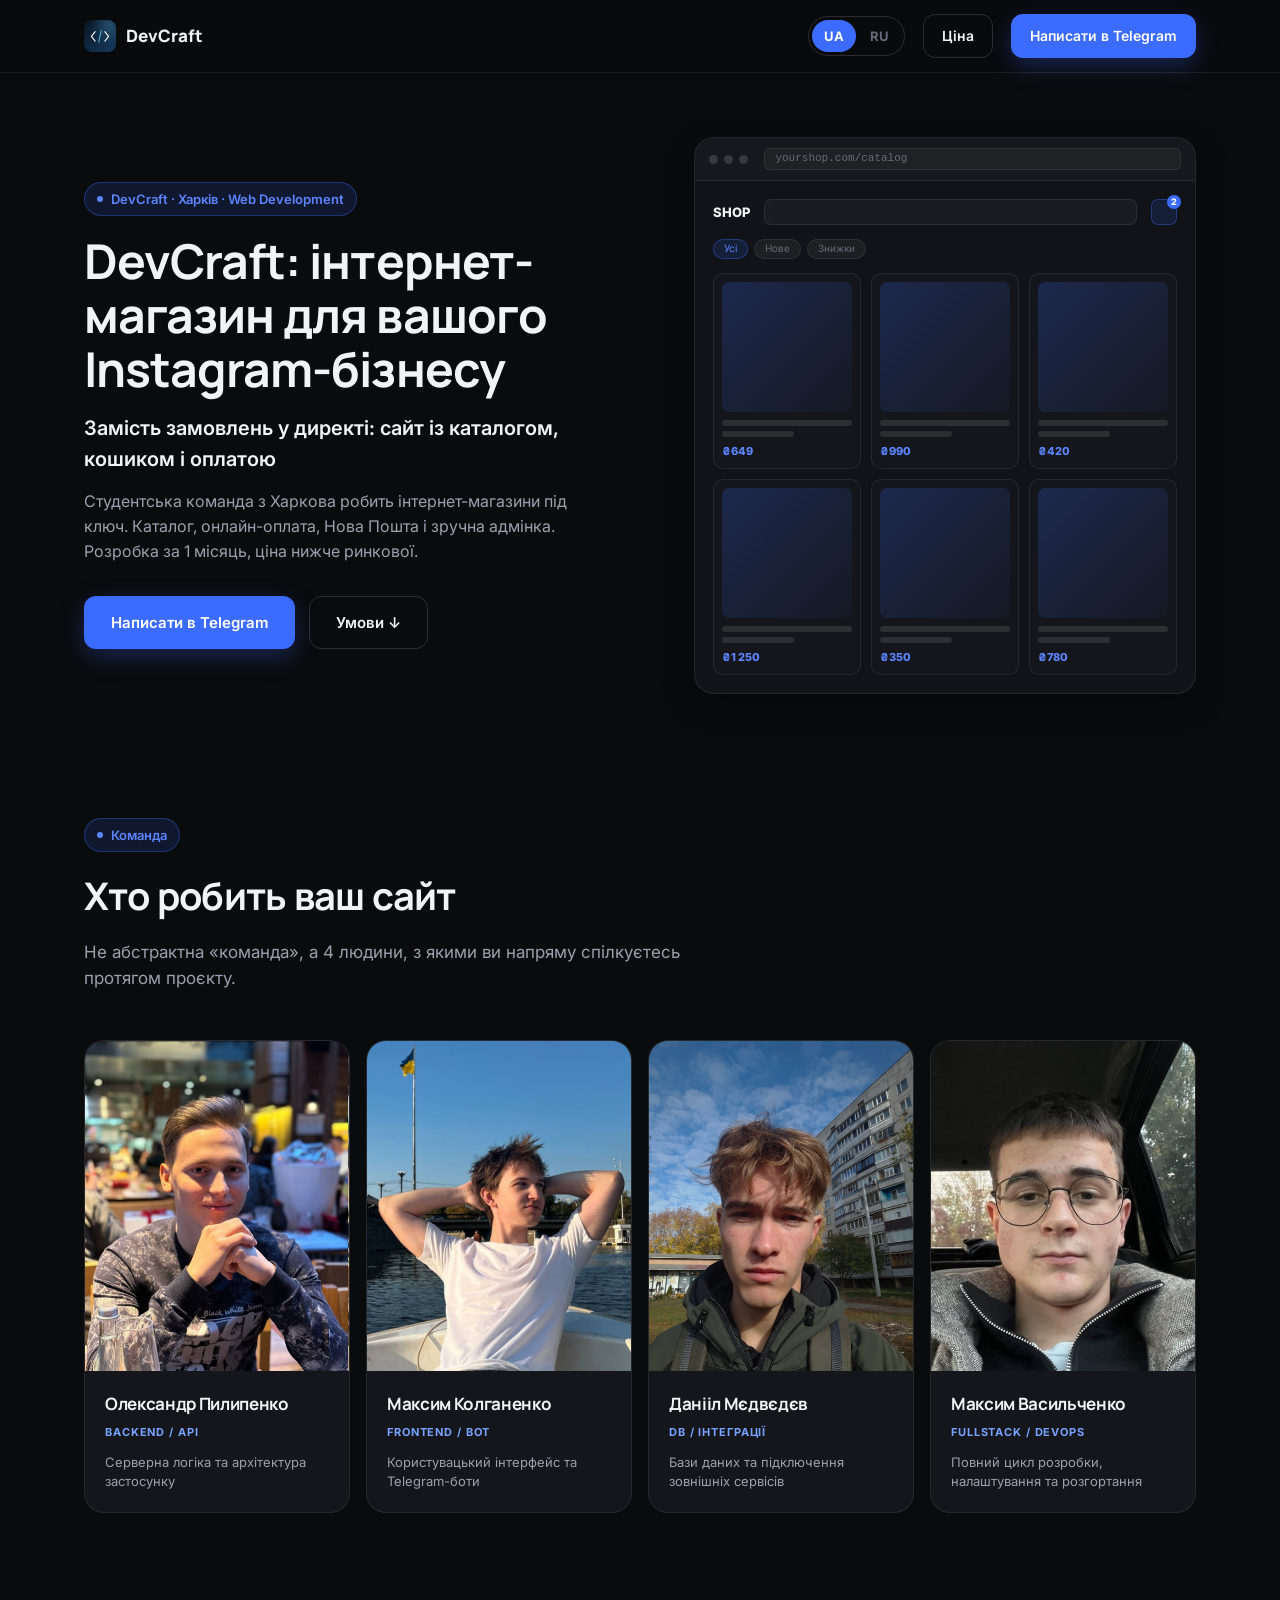
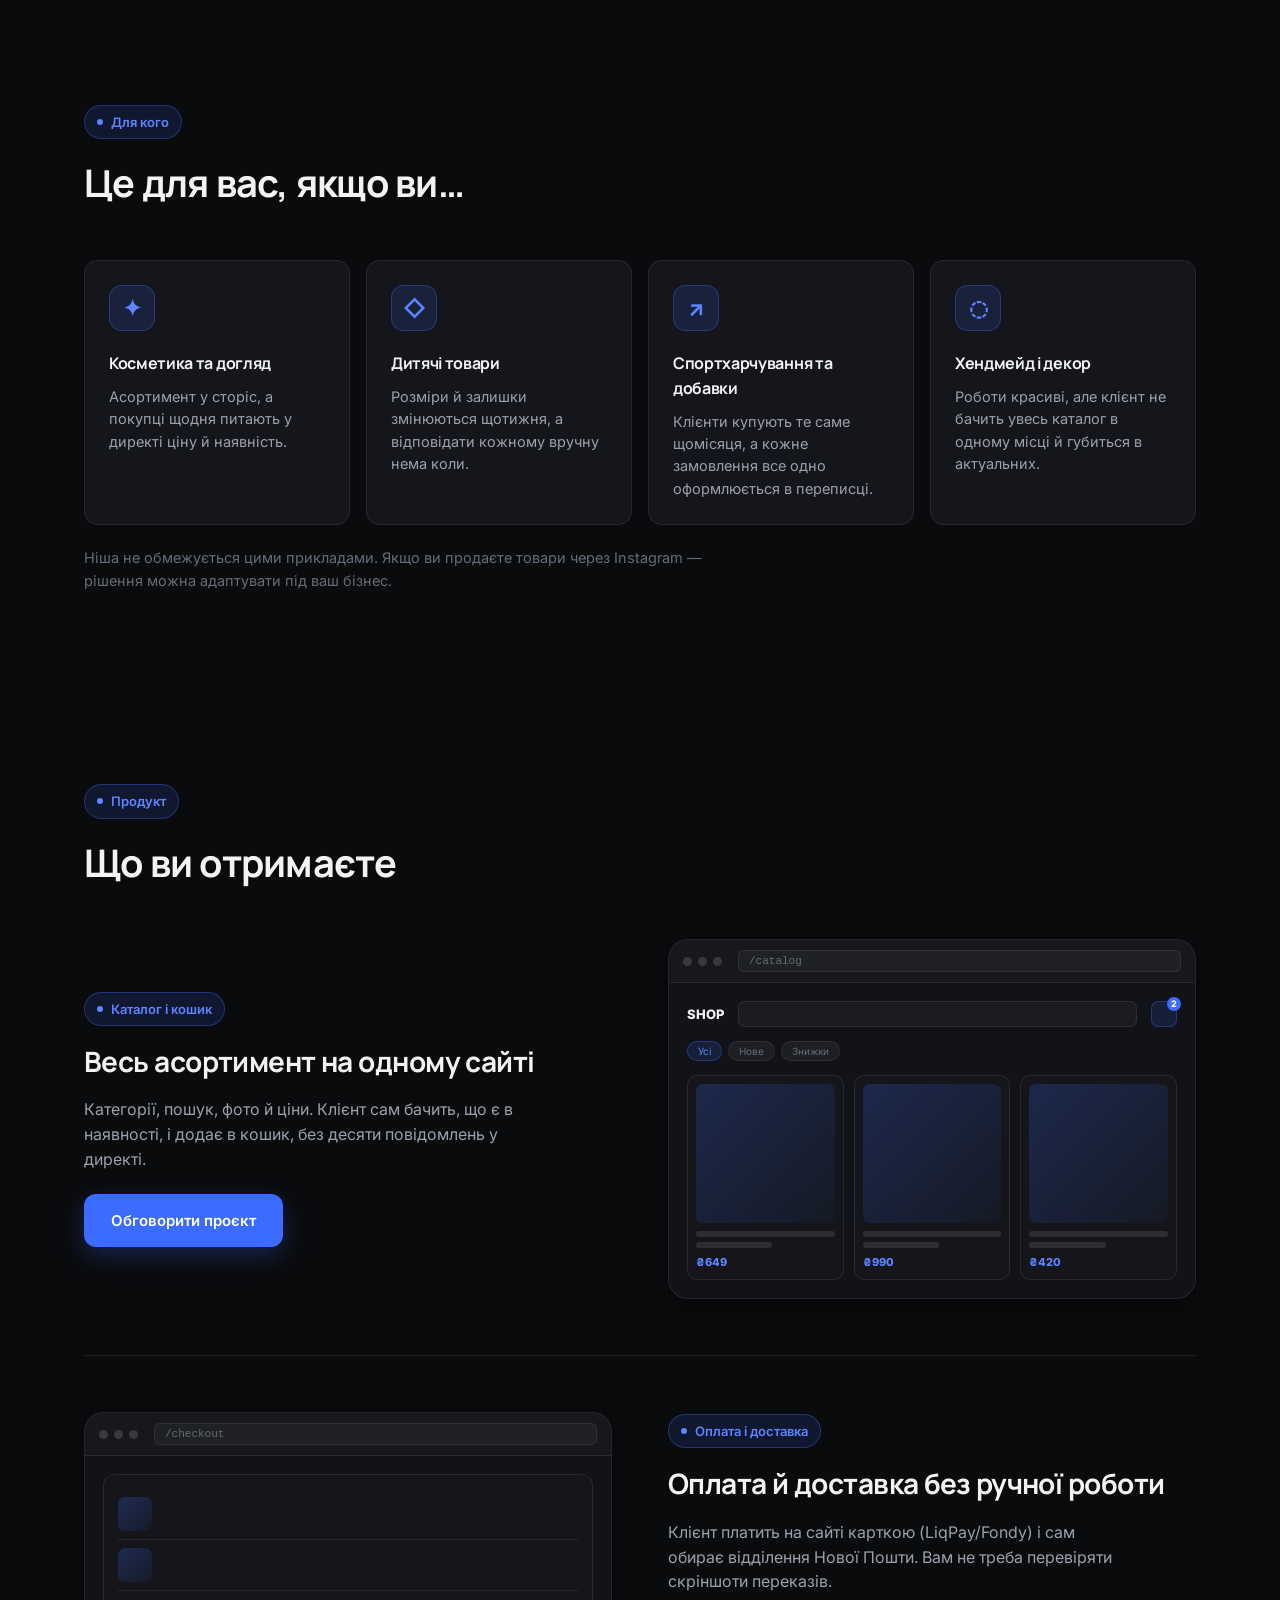
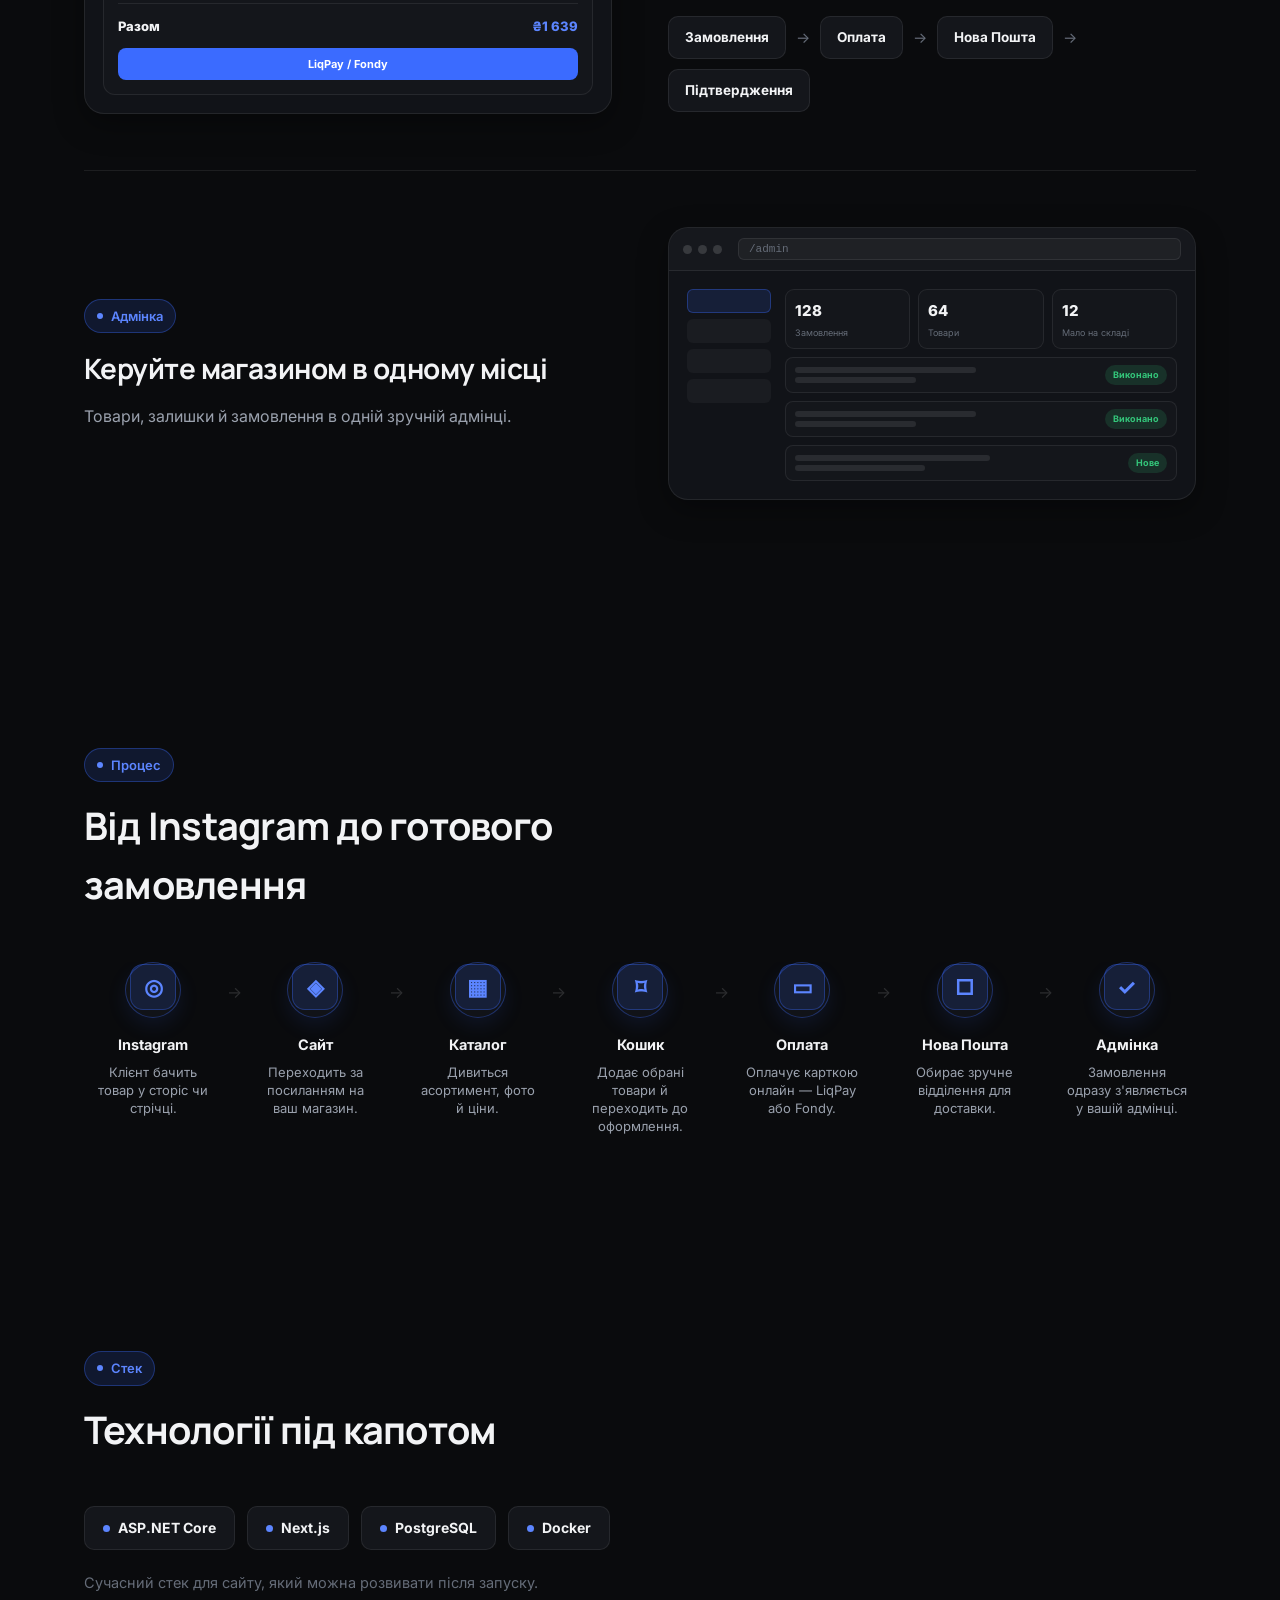
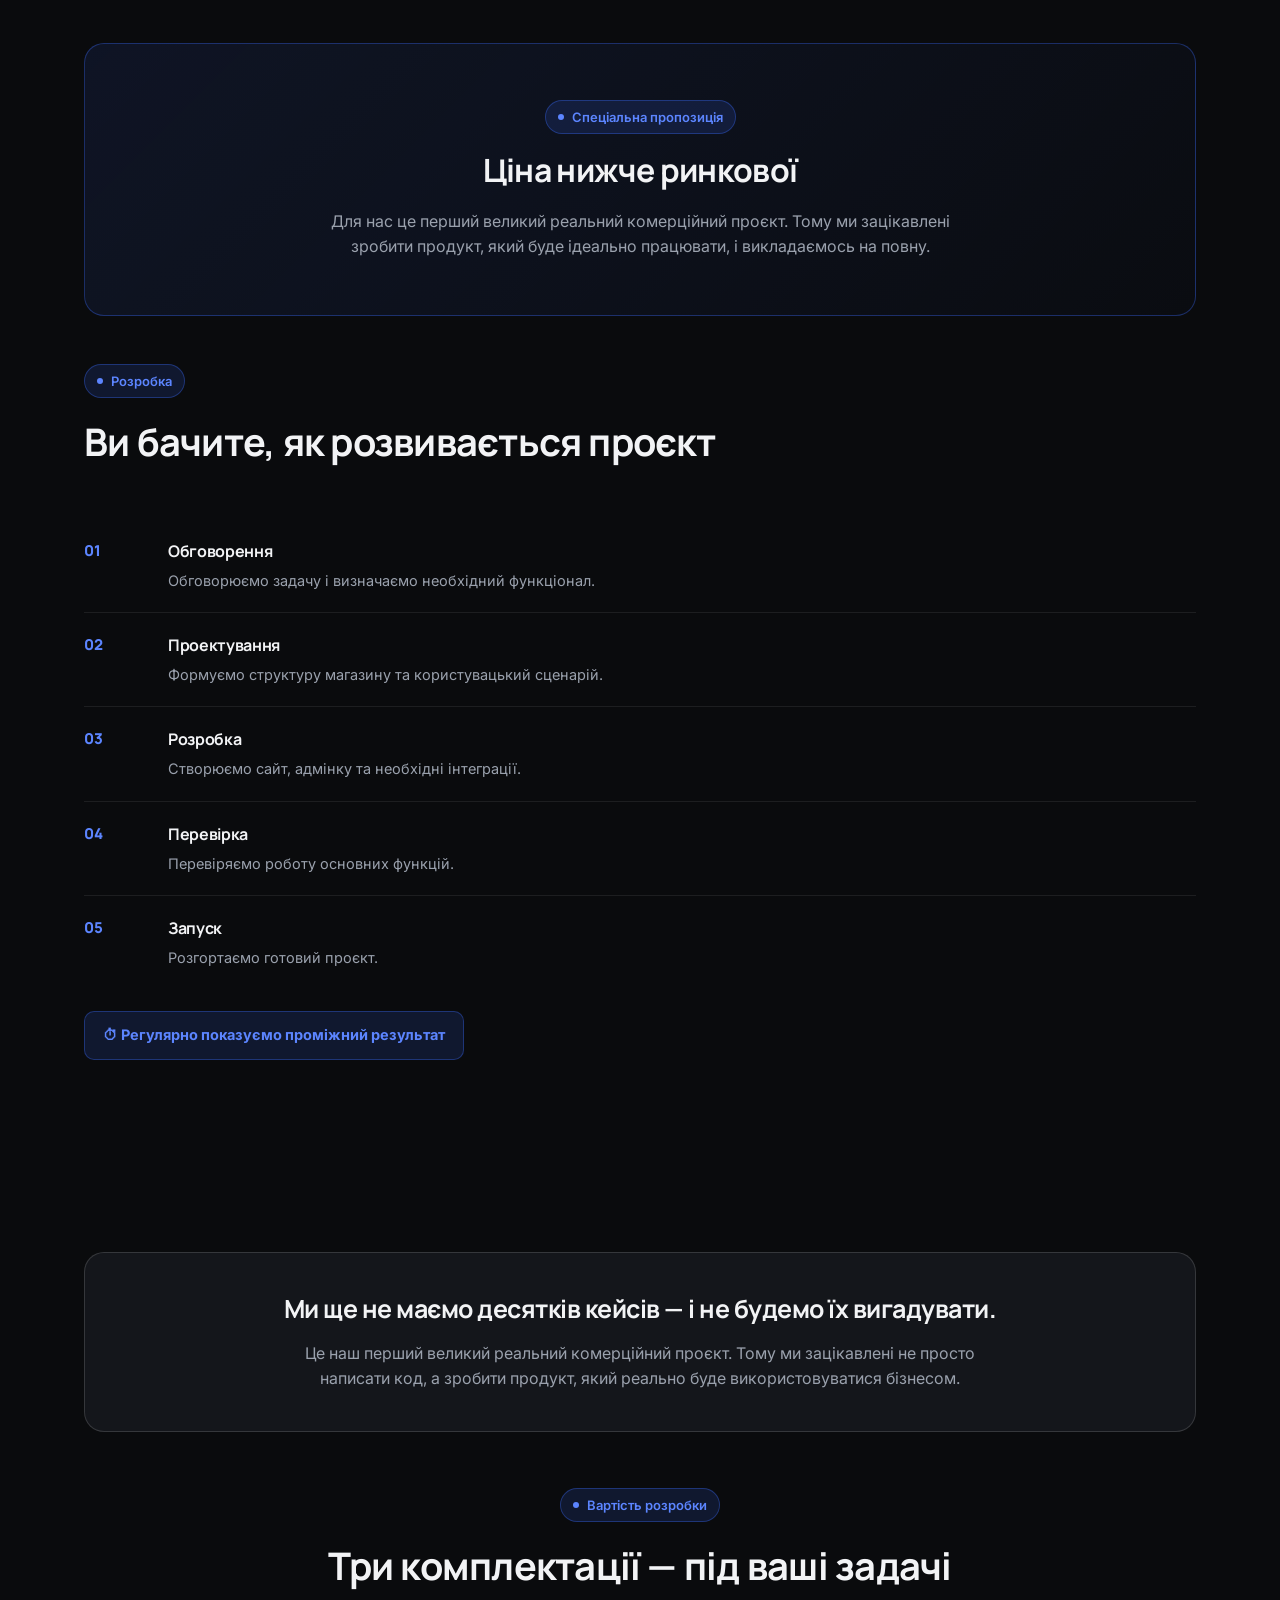
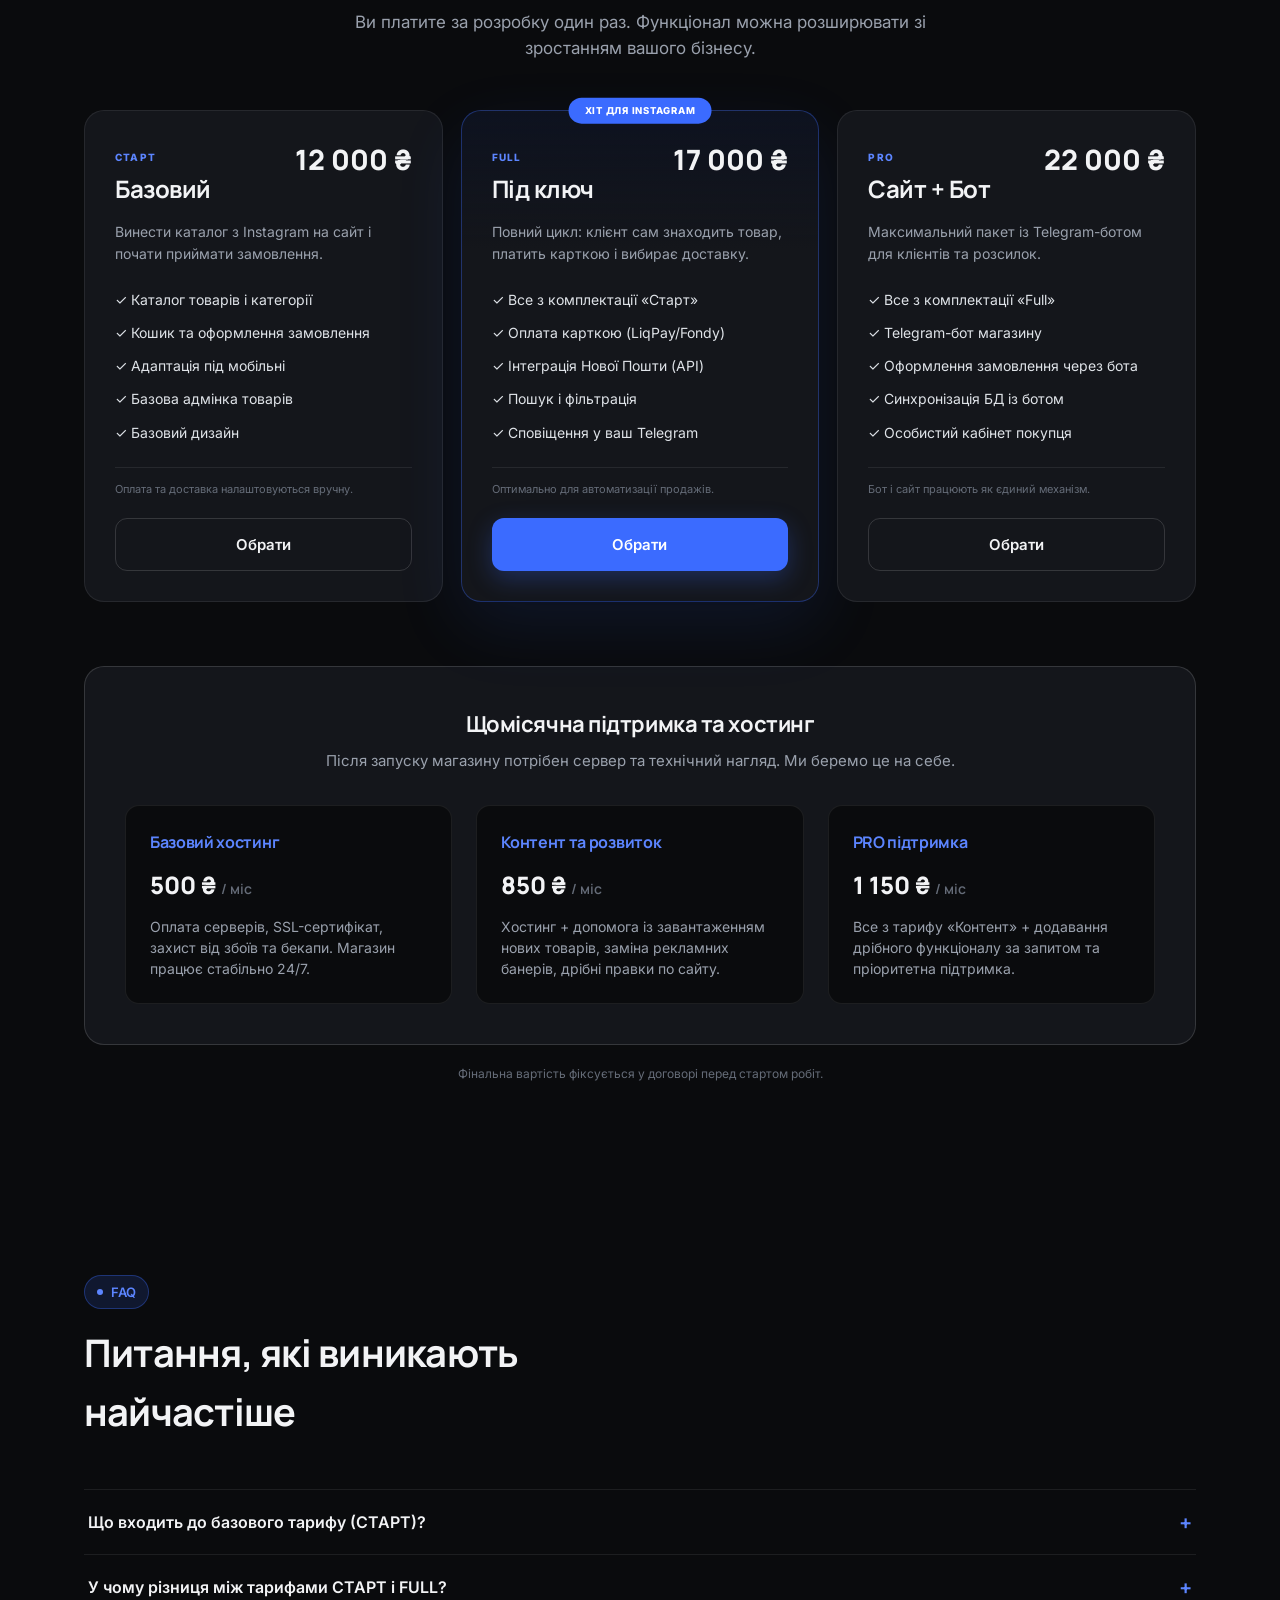
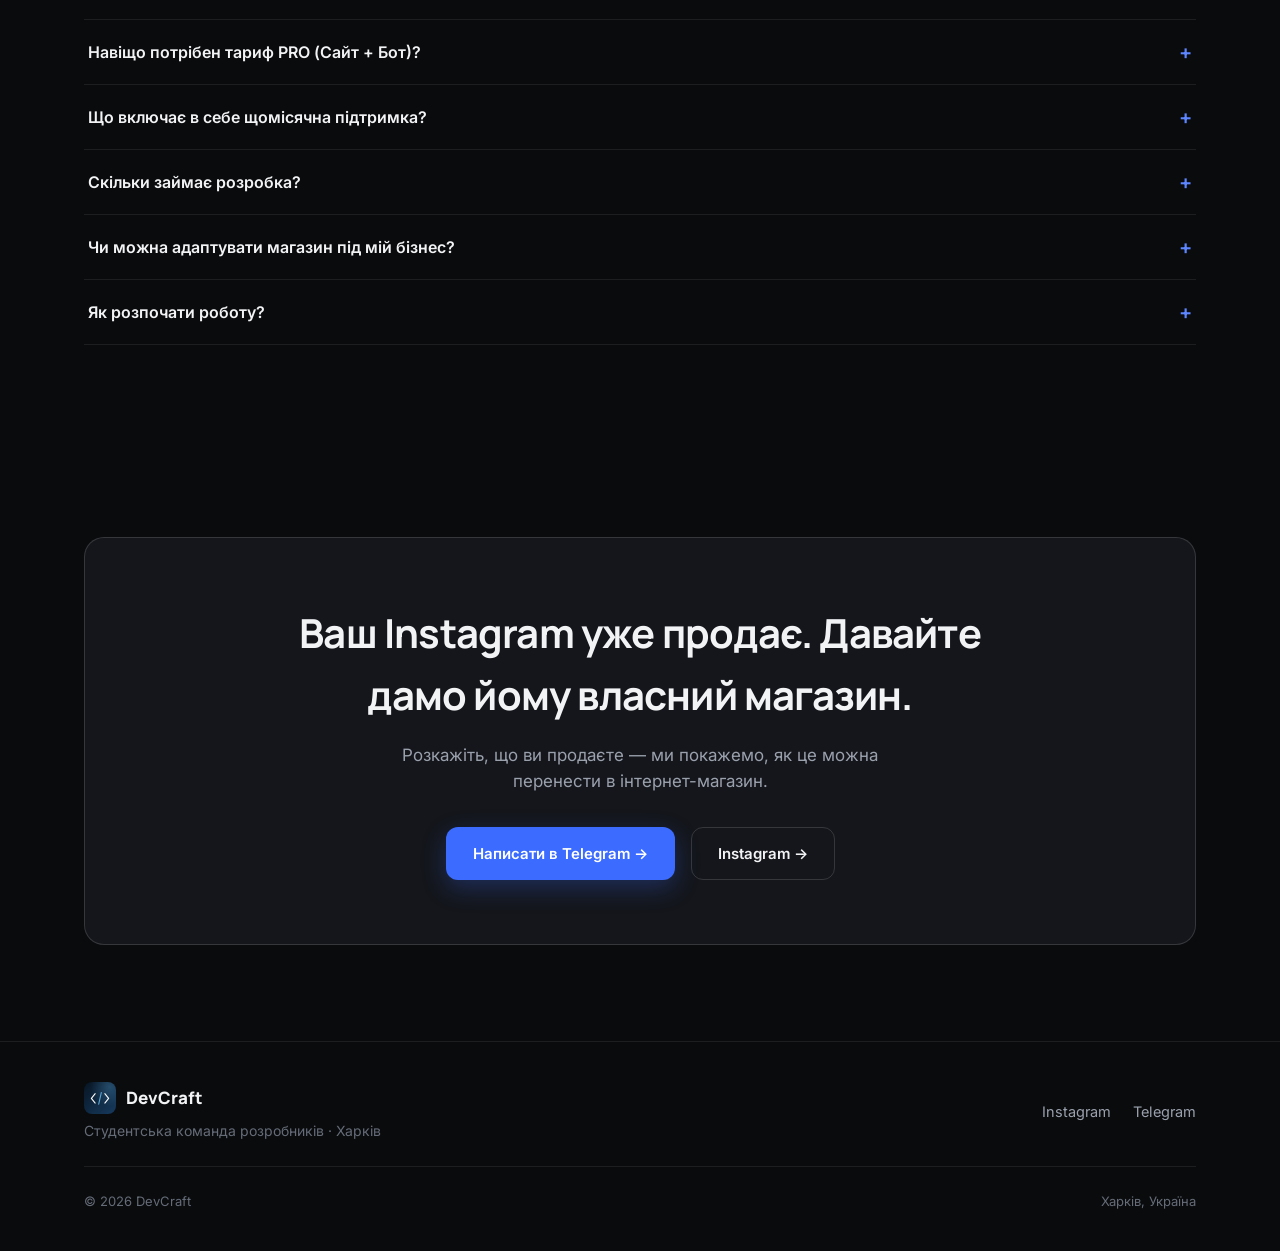
==== commit 1005ca5e: "Update stylesheet link" ====
--- a/ua.html
+++ b/ua.html
@@ -9,7 +9,7 @@
 <link rel="preconnect" href="https://fonts.googleapis.com">
 <link rel="preconnect" href="https://fonts.gstatic.com" crossorigin>
 <link href="https://fonts.googleapis.com/css2?family=Inter:wght@400;500;600;700;800&family=Manrope:wght@600;700;800&display=swap" rel="stylesheet">
-<link rel="stylesheet" href="style.css">
+<link rel="stylesheet" href="style.css?v=2">
 </head>
 <body>
 
@@ -489,4 +489,4 @@
 
 <script src="script.js"></script>
 </body>
-</html>+</html>
